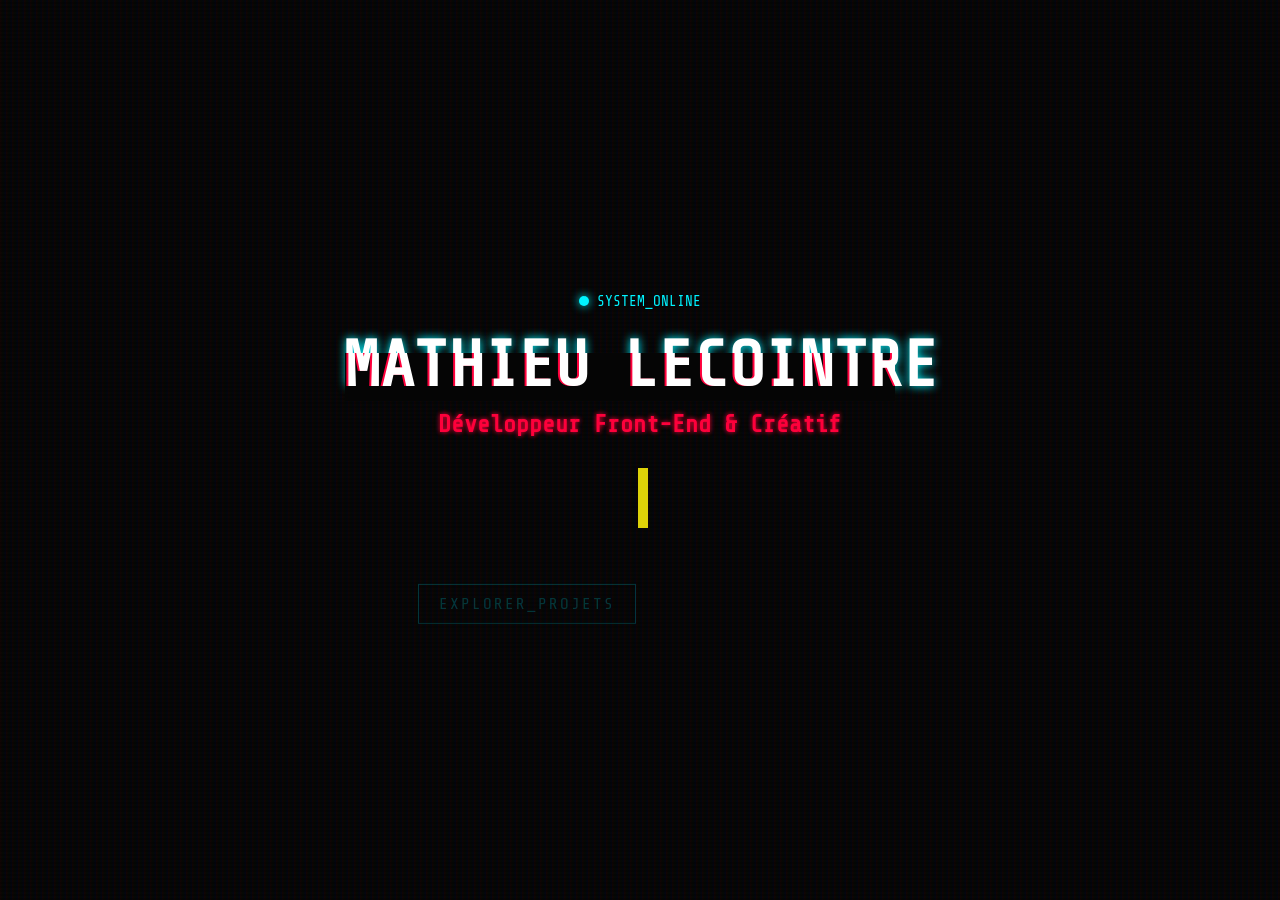
==== index.html @ 41d1c6a8 "Correction du dossier Pages" ====
<!DOCTYPE html>
<html lang="fr">
<head>
    <meta charset="UTF-8">
    <meta name="viewport" content="width=device-width, initial-scale=1.0">
    <title>Portfolio | Mathieu Lecointre</title>
    <link rel="stylesheet" href="style.css">
    <link href="https://fonts.googleapis.com/css2?family=Share+Tech+Mono&display=swap" rel="stylesheet">
</head>
<body class="home-body">
    <div class="scanlines"></div>

    <div class="container">
        <header class="hero-section">
            <div class="system-status">
                <span class="status-dot"></span> SYSTEM_ONLINE
            </div>
            
            <h1 class="glitch" data-text="Mathieu Lecointre">
                Mathieu Lecointre
            </h1>
            
            <h2 class="subtitle">Développeur Front-End & Créatif</h2>
            
            <div class="terminal-box">
                <p id="typewriter"></p><span class="cursor">_</span>
            </div>

            <nav class="cyber-nav">
                <a href="Pages/projets.html" class="cyber-button">EXPLORER_PROJETS</a>
                <a href="Pages/CV.html" class="cyber-button">ACCÉDER_AU_LORE</a>
            </nav>
        </header>
    </div>

    <script src="https://cdnjs.cloudflare.com/ajax/libs/gsap/3.12.5/gsap.min.js"></script>
    <script src="script.js"></script>
</body>
</html>
---- style.css ----
/* =========================================
   VARIABLES CYBERPUNK
   ========================================= */
:root {
    --bg-color: #050505;
    --text-main: #e0e0e0;
    --neon-cyan: #00f3ff;
    --neon-pink: #ff003c;
    --neon-yellow: #fcee0a;
    --font-mono: 'Share Tech Mono', monospace;
}

* {
    margin: 0;
    padding: 0;
    box-sizing: border-box;
}

/* =========================================
   STYLES GLOBAUX (Partagés sur toutes les pages)
   ========================================= */
body {
    background-color: var(--bg-color);
    color: var(--text-main);
    font-family: var(--font-mono);
}

.scanlines {
    position: fixed;
    top: 0;
    left: 0;
    width: 100vw;
    height: 100vh;
    background: linear-gradient(rgba(18, 16, 16, 0) 50%, rgba(0, 0, 0, 0.25) 50%), linear-gradient(90deg, rgba(255, 0, 0, 0.06), rgba(0, 255, 0, 0.02), rgba(0, 0, 255, 0.06));
    background-size: 100% 4px, 6px 100%;
    z-index: 1;
    pointer-events: none;
}

.system-status {
    color: var(--neon-cyan);
    font-size: 0.9rem;
    display: flex;
    align-items: center;
    gap: 8px;
}

.status-dot {
    width: 10px;
    height: 10px;
    background-color: var(--neon-cyan);
    border-radius: 50%;
    box-shadow: 0 0 10px var(--neon-cyan);
    animation: blink 1.5s infinite;
}

@keyframes blink {
    0%, 100% { opacity: 1; }
    50% { opacity: 0.3; }
}

.subtitle {
    font-size: 1.5rem;
    color: var(--neon-pink);
    text-shadow: 0 0 5px var(--neon-pink);
}

.cyber-button {
    padding: 10px 20px;
    border: 1px solid var(--neon-cyan);
    color: var(--neon-cyan);
    text-decoration: none;
    text-transform: uppercase;
    transition: all 0.3s ease;
    position: relative;
    overflow: hidden;
    letter-spacing: 2px;
    display: inline-block;
}

.cyber-button:hover {
    background-color: var(--neon-cyan);
    color: var(--bg-color);
    box-shadow: 0 0 15px var(--neon-cyan);
}

/* --- EFFET GLITCH --- */
.glitch {
    font-size: 4rem;
    font-weight: bold;
    text-transform: uppercase;
    position: relative;
    color: white;
    text-shadow: 0 0 10px var(--neon-cyan);
    margin-bottom: 10px;
}

.glitch::before, .glitch::after {
    content: attr(data-text);
    position: absolute;
    top: 0;
    left: 0;
    width: 100%;
    height: 100%;
    background: var(--bg-color);
}

.glitch::before {
    left: 2px;
    text-shadow: -2px 0 var(--neon-pink);
    clip: rect(24px, 550px, 90px, 0);
    animation: glitch-anim-2 3s infinite linear alternate-reverse;
}

.glitch::after {
    left: -2px;
    text-shadow: -2px 0 var(--neon-cyan);
    clip: rect(85px, 550px, 140px, 0);
    animation: glitch-anim 2.5s infinite linear alternate-reverse;
}

@keyframes glitch-anim {
    0% { clip: rect(10px, 9999px, 44px, 0); }
    20% { clip: rect(85px, 9999px, 59px, 0); }
    40% { clip: rect(14px, 9999px, 98px, 0); }
    60% { clip: rect(98px, 9999px, 13px, 0); }
    80% { clip: rect(43px, 9999px, 5px, 0); }
    100% { clip: rect(1px, 9999px, 88px, 0); }
}

@keyframes glitch-anim-2 {
    0% { clip: rect(65px, 9999px, 100px, 0); }
    20% { clip: rect(3px, 9999px, 25px, 0); }
    40% { clip: rect(88px, 9999px, 66px, 0); }
    60% { clip: rect(12px, 9999px, 95px, 0); }
    80% { clip: rect(54px, 9999px, 18px, 0); }
    100% { clip: rect(90px, 9999px, 45px, 0); }
}

/* =========================================
   PAGE D'ACCUEIL (home-body)
   ========================================= */
.home-body {
    height: 100vh;
    display: flex;
    justify-content: center;
    align-items: center;
    overflow: auto; 
}

.home-body .container {
    position: relative;
    z-index: 10;
    text-align: center;
}

.home-body .system-status {
    justify-content: center;
    margin-bottom: 20px;
}

.home-body .subtitle {
    margin-bottom: 30px;
}

.terminal-box {
    margin: 20px auto 40px auto;
    max-width: 600px;
    height: 60px;
    color: var(--neon-yellow);
    font-size: 1.1rem;
    display: flex;
    justify-content: center;
}

.cursor {
    display: inline-block;
    width: 10px;
    background-color: var(--neon-yellow);
    animation: blink 1s infinite;
    margin-left: 5px;
}

.cyber-nav {
    display: flex;
    gap: 20px;
    justify-content: center;
}

/* =========================================
   PAGE PROJETS (projects-body)
   ========================================= */
.projects-body {
    height: auto;
    min-height: 100vh;
    overflow-y: auto; /* Autorise le scroll */
    overflow-x: hidden;
    padding-bottom: 50px;
}

.top-nav {
    display: flex;
    justify-content: space-between;
    align-items: center;
    padding: 30px 50px;
    position: relative;
    z-index: 10;
}

.cyber-link {
    color: var(--neon-cyan);
    text-decoration: none;
    font-size: 1.1rem;
    transition: text-shadow 0.3s;
}
.cyber-link:hover {
    text-shadow: 0 0 8px var(--neon-cyan);
}

.projects-container {
    max-width: 1200px;
    margin: 0 auto;
    padding: 0 20px;
    position: relative;
    z-index: 10;
}

.projects-header {
    text-align: center;
    margin-bottom: 60px;
    margin-top: 40px;
}

.projects-header .glitch {
    font-size: 2.5rem; /* Glitch plus petit pour le titre de page */
}

/* --- GRILLE DES CARTES --- */
.projects-grid {
    display: grid;
    grid-template-columns: repeat(auto-fit, minmax(350px, 1fr));
    gap: 30px;
}

.project-card {
    background: rgba(20, 20, 20, 0.8);
    border: 1px solid #333;
    border-radius: 8px;
    padding: 30px;
    position: relative;
    transition: transform 0.3s ease, border-color 0.3s ease;
    display: flex;
    flex-direction: column;
}

.project-card:hover {
    transform: translateY(-5px);
    border-color: var(--neon-cyan);
}

.card-glow {
    position: absolute;
    top: 0; left: 0; right: 0; bottom: 0;
    border-radius: 8px;
    box-shadow: 0 0 20px rgba(0, 243, 255, 0);
    transition: box-shadow 0.3s ease;
    pointer-events: none;
}
.project-card:hover .card-glow {
    box-shadow: 0 0 20px rgba(0, 243, 255, 0.2);
}

.project-content {
    position: relative;
    z-index: 2;
    flex-grow: 1;
    display: flex;
    flex-direction: column;
}

.project-title {
    color: white;
    font-size: 1.5rem;
    margin-bottom: 15px;
}

.project-desc {
    color: #a0a0a0;
    line-height: 1.6;
    margin-bottom: 25px;
    flex-grow: 1;
}

/* --- BADGES TECHNOLOGIES --- */
.tech-stack {
    display: flex;
    flex-wrap: wrap;
    gap: 10px;
    margin-bottom: 25px;
}

.tech-badge {
    background: rgba(0, 243, 255, 0.1);
    color: var(--neon-cyan);
    border: 1px solid rgba(0, 243, 255, 0.3);
    padding: 5px 12px;
    border-radius: 20px;
    font-size: 0.85rem;
}

.small-btn {
    align-self: flex-start;
    font-size: 0.9rem;
    padding: 8px 15px;
}
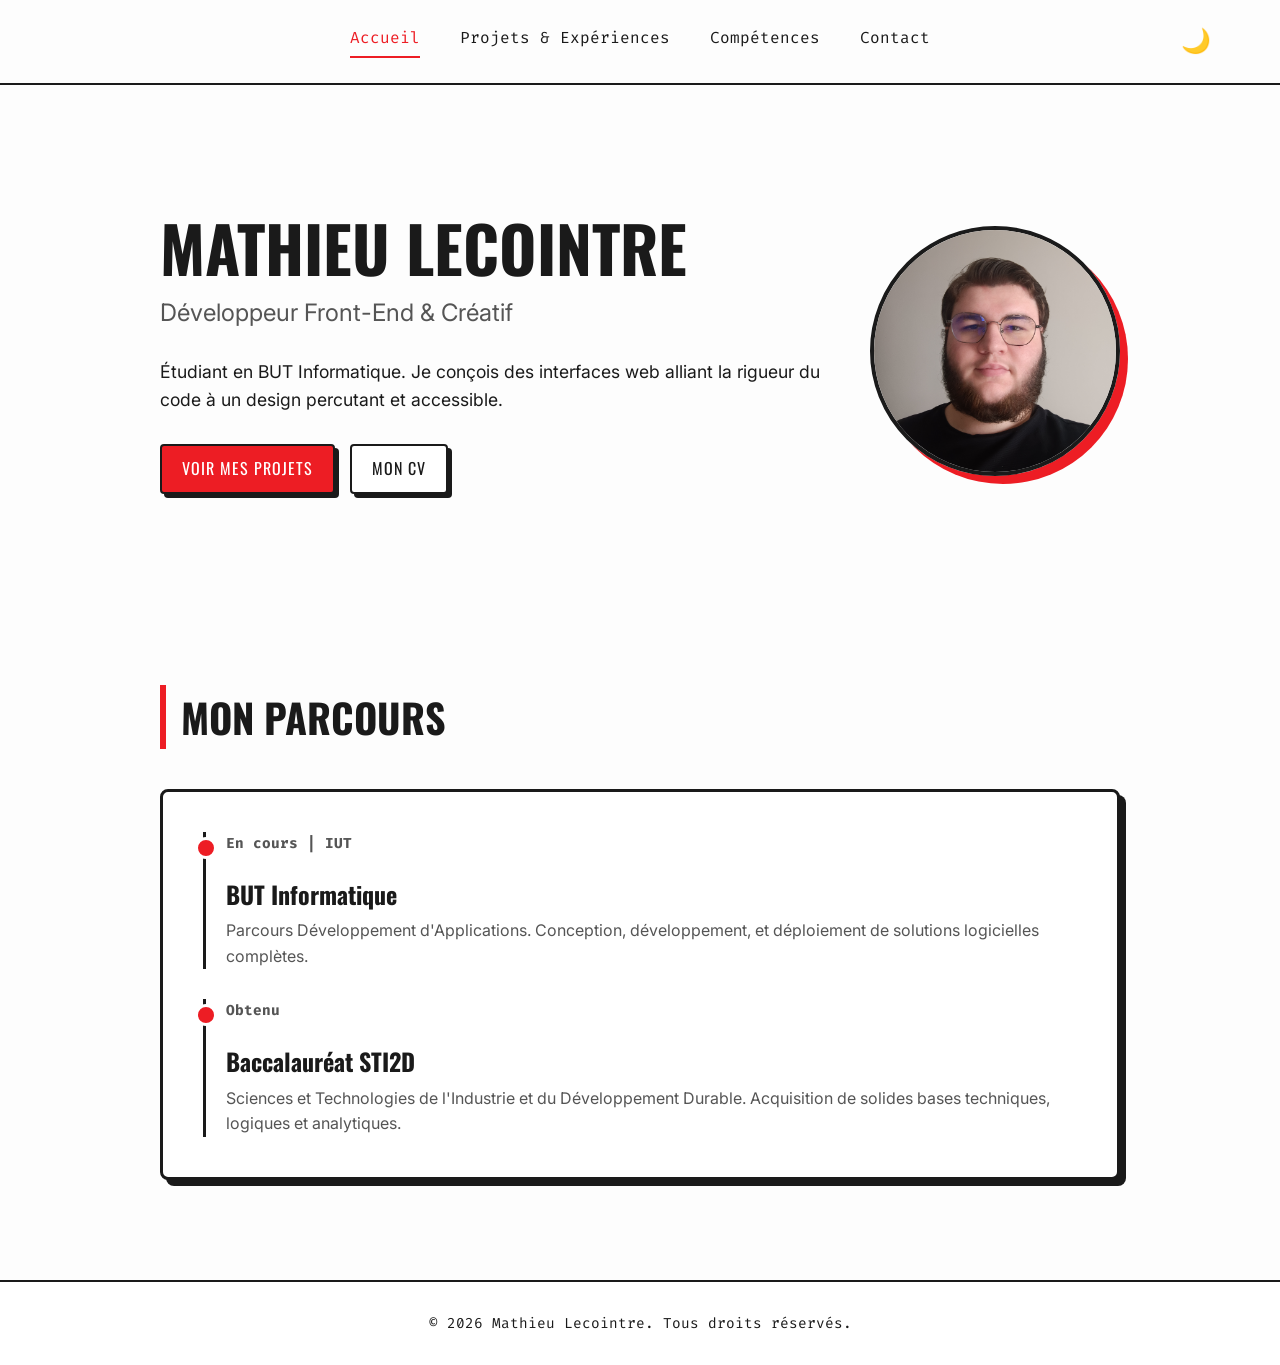
==== commit 966bfc88: "Retravail de l'interface complète" ====
--- a/index.html
+++ b/index.html
@@ -3,37 +3,61 @@
 <head>
     <meta charset="UTF-8">
     <meta name="viewport" content="width=device-width, initial-scale=1.0">
-    <title>Portfolio | Mathieu Lecointre</title>
+    <title>Mathieu Lecointre | Accueil</title>
     <link rel="stylesheet" href="style.css">
-    <link href="https://fonts.googleapis.com/css2?family=Share+Tech+Mono&display=swap" rel="stylesheet">
 </head>
-<body class="home-body">
-    <div class="scanlines"></div>
+<body>
 
-    <div class="container">
-        <header class="hero-section">
-            <div class="system-status">
-                <span class="status-dot"></span> SYSTEM_ONLINE
+    <nav class="navbar">
+        <div class="nav-links">
+            <a href="index.html" class="active">Accueil</a>
+            <a href="Pages/realisations.html">Projets & Expériences</a>
+            <a href="Pages/competences.html">Compétences</a>
+            <a href="Pages/contact.html">Contact</a>
+        </div>
+        <button id="theme-toggle" aria-label="Changer le thème">🌙</button>
+    </nav>
+
+    <main>
+        <section class="section-container" style="display: flex; align-items: center; gap: 40px; min-height: 60vh;">
+            <div style="flex: 1;">
+                <h1 style="font-family: var(--font-title); font-size: 4rem; text-transform: uppercase; line-height: 1;">Mathieu Lecointre</h1>
+                <h2 style="font-size: 1.5rem; color: var(--text-muted); margin: 15px 0 25px 0; font-weight: 400;">Développeur Front-End & Créatif</h2>
+                <p style="margin-bottom: 30px; font-size: 1.1rem;">
+                    Étudiant en BUT Informatique. Je conçois des interfaces web alliant la rigueur du code à un design percutant et accessible. 
+                </p>
+                <div style="display: flex; gap: 15px;">
+                    <a href="Pages/realisations.html" class="btn">Voir mes projets</a>
+                    <a href="CV_2026.pdf" target="_blank" class="btn" style="background: var(--card-bg); color: var(--text-color);">Mon CV</a>
+                </div>
             </div>
-            
-            <h1 class="glitch" data-text="Mathieu Lecointre">
-                Mathieu Lecointre
-            </h1>
-            
-            <h2 class="subtitle">Développeur Front-End & Créatif</h2>
-            
-            <div class="terminal-box">
-                <p id="typewriter"></p><span class="cursor">_</span>
+            <div>
+                <img src="images/photo-profil.jpg" alt="Mathieu" style="width: 250px; height: 250px; border-radius: 50%; border: 4px solid var(--border-color); box-shadow: 8px 8px 0px var(--accent-color); object-fit: cover;">
             </div>
+        </section>
 
-            <nav class="cyber-nav">
-                <a href="Pages/projets.html" class="cyber-button">EXPLORER_PROJETS</a>
-                <a href="Pages/CV.html" class="cyber-button">ACCÉDER_AU_LORE</a>
-            </nav>
-        </header>
-    </div>
+        <section class="section-container">
+            <h2 class="section-title">Mon Parcours</h2>
+            <div class="card" style="padding: 40px;">
+                <div class="timeline-item">
+                    <p class="timeline-date">En cours | IUT</p>
+                    <h3 style="margin: 5px 0; font-family: var(--font-title);">BUT Informatique</h3>
+                    <p style="margin: 0;">Parcours Développement d'Applications. Conception, développement, et déploiement de solutions logicielles complètes.</p>
+                </div>
+                
+                <div class="timeline-item" style="margin-bottom: 0;">
+                    <p class="timeline-date">Obtenu</p>
+                    <h3 style="margin: 5px 0; font-family: var(--font-title);">Baccalauréat STI2D</h3>
+                    <p style="margin: 0;">Sciences et Technologies de l'Industrie et du Développement Durable. Acquisition de solides bases techniques, logiques et analytiques.</p>
+                </div>
+            </div>
+        </section>
+    </main>
 
-    <script src="https://cdnjs.cloudflare.com/ajax/libs/gsap/3.12.5/gsap.min.js"></script>
+    <footer class="footer">
+        <p>© 2026 Mathieu Lecointre. Tous droits réservés.</p>
+    </footer>
+
     <script src="script.js"></script>
 </body>
 </html>
--- a/style.css
+++ b/style.css
@@ -1,315 +1,208 @@
 /* =========================================
-   VARIABLES CYBERPUNK
-   ========================================= */
+   VARIABLES & THÈMES
+   ========================================= */
+@import url('https://fonts.googleapis.com/css2?family=Inter:wght@400;500;600&family=Oswald:wght@500;700&family=Fira+Code:wght@400;500&display=swap');
+
 :root {
-    --bg-color: #050505;
-    --text-main: #e0e0e0;
-    --neon-cyan: #00f3ff;
-    --neon-pink: #ff003c;
-    --neon-yellow: #fcee0a;
-    --font-mono: 'Share Tech Mono', monospace;
-}
-
-* {
-    margin: 0;
-    padding: 0;
-    box-sizing: border-box;
-}
-
-/* =========================================
-   STYLES GLOBAUX (Partagés sur toutes les pages)
-   ========================================= */
+    /* Mode Clair */
+    --bg-color: #fdfdfd;
+    --text-color: #1a1a1a;
+    --text-muted: #555555;
+    --card-bg: #ffffff;
+    --border-color: #1a1a1a; /* Bordures noires type comics */
+    --accent-color: #ED1D24; /* Rouge Marvel */
+    --accent-hover: #b9151c;
+    
+    --font-main: 'Inter', sans-serif;
+    --font-title: 'Oswald', sans-serif;
+    --font-nav: 'Fira Code', monospace; /* Police dev pour la navbar */
+}
+
+[data-theme="dark"] {
+    /* Mode Sombre */
+    --bg-color: #121212;
+    --text-color: #f3f4f6;
+    --text-muted: #9ca3af;
+    --card-bg: #1e1e1e;
+    --border-color: #4b5563;
+    --accent-color: #ff474d; 
+    --accent-hover: #ED1D24;
+}
+
+* { margin: 0; padding: 0; box-sizing: border-box; }
+
 body {
     background-color: var(--bg-color);
-    color: var(--text-main);
-    font-family: var(--font-mono);
-}
-
-.scanlines {
-    position: fixed;
-    top: 0;
-    left: 0;
-    width: 100vw;
-    height: 100vh;
-    background: linear-gradient(rgba(18, 16, 16, 0) 50%, rgba(0, 0, 0, 0.25) 50%), linear-gradient(90deg, rgba(255, 0, 0, 0.06), rgba(0, 255, 0, 0.02), rgba(0, 0, 255, 0.06));
-    background-size: 100% 4px, 6px 100%;
-    z-index: 1;
-    pointer-events: none;
-}
-
-.system-status {
-    color: var(--neon-cyan);
-    font-size: 0.9rem;
-    display: flex;
+    color: var(--text-color);
+    font-family: var(--font-main);
+    line-height: 1.6;
+    transition: background-color 0.3s ease, color 0.3s ease;
+    display: flex;
+    flex-direction: column;
+    min-height: 100vh;
+}
+
+main { flex-grow: 1; }
+
+/* =========================================
+   NAVIGATION (Basée sur ton image)
+   ========================================= */
+.navbar {
+    display: flex;
+    justify-content: center; /* Centré comme sur ton image */
     align-items: center;
-    gap: 8px;
-}
-
-.status-dot {
-    width: 10px;
-    height: 10px;
-    background-color: var(--neon-cyan);
-    border-radius: 50%;
-    box-shadow: 0 0 10px var(--neon-cyan);
-    animation: blink 1.5s infinite;
-}
-
-@keyframes blink {
-    0%, 100% { opacity: 1; }
-    50% { opacity: 0.3; }
-}
-
-.subtitle {
+    padding: 25px 5vw;
+    background-color: var(--bg-color);
+    position: relative;
+    border-bottom: 2px solid var(--border-color);
+}
+
+.nav-links {
+    display: flex;
+    gap: 40px;
+    font-family: var(--font-nav);
+    font-size: 1rem;
+}
+
+.nav-links a {
+    text-decoration: none;
+    color: var(--text-color);
+    padding-bottom: 5px;
+    border-bottom: 2px solid transparent;
+    transition: color 0.2s, border-color 0.2s;
+}
+
+.nav-links a:hover { color: var(--accent-color); }
+
+/* La page active (Le trait en dessous) */
+.nav-links a.active {
+    color: var(--accent-color);
+    border-bottom: 2px solid var(--accent-color);
+}
+
+#theme-toggle {
+    position: absolute;
+    right: 5vw;
+    background: none;
+    border: none;
     font-size: 1.5rem;
-    color: var(--neon-pink);
-    text-shadow: 0 0 5px var(--neon-pink);
-}
-
-.cyber-button {
-    padding: 10px 20px;
-    border: 1px solid var(--neon-cyan);
-    color: var(--neon-cyan);
-    text-decoration: none;
+    cursor: pointer;
+    padding: 5px;
+}
+
+/* =========================================
+   SECTIONS & LAYOUT GLOBAUX
+   ========================================= */
+.section-container {
+    max-width: 1000px;
+    margin: 0 auto;
+    padding: 60px 20px;
+}
+
+.section-title {
+    font-family: var(--font-title);
+    font-size: 2.5rem;
     text-transform: uppercase;
-    transition: all 0.3s ease;
-    position: relative;
-    overflow: hidden;
-    letter-spacing: 2px;
-    display: inline-block;
-}
-
-.cyber-button:hover {
-    background-color: var(--neon-cyan);
-    color: var(--bg-color);
-    box-shadow: 0 0 15px var(--neon-cyan);
-}
-
-/* --- EFFET GLITCH --- */
-.glitch {
-    font-size: 4rem;
-    font-weight: bold;
-    text-transform: uppercase;
-    position: relative;
-    color: white;
-    text-shadow: 0 0 10px var(--neon-cyan);
-    margin-bottom: 10px;
-}
-
-.glitch::before, .glitch::after {
-    content: attr(data-text);
-    position: absolute;
-    top: 0;
-    left: 0;
-    width: 100%;
-    height: 100%;
-    background: var(--bg-color);
-}
-
-.glitch::before {
-    left: 2px;
-    text-shadow: -2px 0 var(--neon-pink);
-    clip: rect(24px, 550px, 90px, 0);
-    animation: glitch-anim-2 3s infinite linear alternate-reverse;
-}
-
-.glitch::after {
-    left: -2px;
-    text-shadow: -2px 0 var(--neon-cyan);
-    clip: rect(85px, 550px, 140px, 0);
-    animation: glitch-anim 2.5s infinite linear alternate-reverse;
-}
-
-@keyframes glitch-anim {
-    0% { clip: rect(10px, 9999px, 44px, 0); }
-    20% { clip: rect(85px, 9999px, 59px, 0); }
-    40% { clip: rect(14px, 9999px, 98px, 0); }
-    60% { clip: rect(98px, 9999px, 13px, 0); }
-    80% { clip: rect(43px, 9999px, 5px, 0); }
-    100% { clip: rect(1px, 9999px, 88px, 0); }
-}
-
-@keyframes glitch-anim-2 {
-    0% { clip: rect(65px, 9999px, 100px, 0); }
-    20% { clip: rect(3px, 9999px, 25px, 0); }
-    40% { clip: rect(88px, 9999px, 66px, 0); }
-    60% { clip: rect(12px, 9999px, 95px, 0); }
-    80% { clip: rect(54px, 9999px, 18px, 0); }
-    100% { clip: rect(90px, 9999px, 45px, 0); }
-}
-
-/* =========================================
-   PAGE D'ACCUEIL (home-body)
-   ========================================= */
-.home-body {
-    height: 100vh;
-    display: flex;
-    justify-content: center;
-    align-items: center;
-    overflow: auto; 
-}
-
-.home-body .container {
-    position: relative;
-    z-index: 10;
-    text-align: center;
-}
-
-.home-body .system-status {
-    justify-content: center;
-    margin-bottom: 20px;
-}
-
-.home-body .subtitle {
-    margin-bottom: 30px;
-}
-
-.terminal-box {
-    margin: 20px auto 40px auto;
-    max-width: 600px;
-    height: 60px;
-    color: var(--neon-yellow);
-    font-size: 1.1rem;
-    display: flex;
-    justify-content: center;
-}
-
-.cursor {
-    display: inline-block;
-    width: 10px;
-    background-color: var(--neon-yellow);
-    animation: blink 1s infinite;
-    margin-left: 5px;
-}
-
-.cyber-nav {
-    display: flex;
-    gap: 20px;
-    justify-content: center;
-}
-
-/* =========================================
-   PAGE PROJETS (projects-body)
-   ========================================= */
-.projects-body {
-    height: auto;
-    min-height: 100vh;
-    overflow-y: auto; /* Autorise le scroll */
-    overflow-x: hidden;
-    padding-bottom: 50px;
-}
-
-.top-nav {
-    display: flex;
-    justify-content: space-between;
-    align-items: center;
-    padding: 30px 50px;
-    position: relative;
-    z-index: 10;
-}
-
-.cyber-link {
-    color: var(--neon-cyan);
-    text-decoration: none;
-    font-size: 1.1rem;
-    transition: text-shadow 0.3s;
-}
-.cyber-link:hover {
-    text-shadow: 0 0 8px var(--neon-cyan);
-}
-
-.projects-container {
-    max-width: 1200px;
-    margin: 0 auto;
-    padding: 0 20px;
-    position: relative;
-    z-index: 10;
-}
-
-.projects-header {
-    text-align: center;
-    margin-bottom: 60px;
-    margin-top: 40px;
-}
-
-.projects-header .glitch {
-    font-size: 2.5rem; /* Glitch plus petit pour le titre de page */
-}
-
-/* --- GRILLE DES CARTES --- */
-.projects-grid {
+    margin-bottom: 40px;
+    border-left: 6px solid var(--accent-color);
+    padding-left: 15px;
+}
+
+/* =========================================
+   CARTES (Style Comics)
+   ========================================= */
+.grid {
     display: grid;
-    grid-template-columns: repeat(auto-fit, minmax(350px, 1fr));
+    grid-template-columns: repeat(auto-fit, minmax(300px, 1fr));
     gap: 30px;
 }
 
-.project-card {
-    background: rgba(20, 20, 20, 0.8);
-    border: 1px solid #333;
+.card {
+    background-color: var(--card-bg);
+    border: 3px solid var(--border-color);
     border-radius: 8px;
     padding: 30px;
-    position: relative;
-    transition: transform 0.3s ease, border-color 0.3s ease;
+    /* Ombre solide décalée typique des comics */
+    box-shadow: 6px 6px 0px var(--border-color);
+    transition: transform 0.2s ease, box-shadow 0.2s ease, border-color 0.2s ease;
     display: flex;
     flex-direction: column;
 }
 
-.project-card:hover {
-    transform: translateY(-5px);
-    border-color: var(--neon-cyan);
-}
-
-.card-glow {
-    position: absolute;
-    top: 0; left: 0; right: 0; bottom: 0;
-    border-radius: 8px;
-    box-shadow: 0 0 20px rgba(0, 243, 255, 0);
-    transition: box-shadow 0.3s ease;
-    pointer-events: none;
-}
-.project-card:hover .card-glow {
-    box-shadow: 0 0 20px rgba(0, 243, 255, 0.2);
-}
-
-.project-content {
-    position: relative;
-    z-index: 2;
-    flex-grow: 1;
-    display: flex;
-    flex-direction: column;
-}
-
-.project-title {
-    color: white;
+.card:hover {
+    transform: translate(-4px, -4px);
+    box-shadow: 10px 10px 0px var(--accent-color);
+    border-color: var(--accent-color);
+}
+
+.card h3 {
+    font-family: var(--font-title);
     font-size: 1.5rem;
     margin-bottom: 15px;
 }
 
-.project-desc {
-    color: #a0a0a0;
-    line-height: 1.6;
-    margin-bottom: 25px;
-    flex-grow: 1;
-}
-
-/* --- BADGES TECHNOLOGIES --- */
-.tech-stack {
-    display: flex;
-    flex-wrap: wrap;
-    gap: 10px;
-    margin-bottom: 25px;
-}
-
-.tech-badge {
-    background: rgba(0, 243, 255, 0.1);
-    color: var(--neon-cyan);
-    border: 1px solid rgba(0, 243, 255, 0.3);
-    padding: 5px 12px;
-    border-radius: 20px;
-    font-size: 0.85rem;
-}
-
-.small-btn {
-    align-self: flex-start;
+.card p { color: var(--text-muted); flex-grow: 1; margin-bottom: 20px; }
+
+/* =========================================
+   BOUTONS & BADGES
+   ========================================= */
+.btn {
+    display: inline-block;
+    padding: 10px 20px;
+    background-color: var(--accent-color);
+    color: white;
+    text-decoration: none;
+    font-family: var(--font-title);
+    text-transform: uppercase;
+    letter-spacing: 1px;
+    border-radius: 4px;
+    border: 2px solid var(--border-color);
+    box-shadow: 4px 4px 0px var(--border-color);
+    transition: all 0.2s ease;
+    text-align: center;
+}
+
+.btn:hover {
+    transform: translate(2px, 2px);
+    box-shadow: 2px 2px 0px var(--border-color);
+    color: white;
+}
+
+.badges { display: flex; flex-wrap: wrap; gap: 10px; margin-bottom: 20px; }
+.badge {
+    background: var(--bg-color); border: 2px solid var(--border-color);
+    padding: 5px 12px; border-radius: 20px; font-size: 0.85rem; font-weight: 500;
+}
+
+/* =========================================
+   TIMELINE (Parcours) & Jauges
+   ========================================= */
+.timeline-item {
+    border-left: 3px solid var(--border-color);
+    padding-left: 20px;
+    position: relative;
+    margin-bottom: 30px;
+}
+.timeline-item::before {
+    content: ''; position: absolute; left: -11px; top: 5px; width: 16px; height: 16px;
+    background-color: var(--accent-color); border: 3px solid var(--card-bg); border-radius: 50%;
+}
+.timeline-date { font-family: var(--font-nav); color: var(--accent-color); font-size: 0.9rem; font-weight: bold; }
+
+.skill-box { margin-bottom: 20px; }
+.skill-name { display: flex; justify-content: space-between; font-weight: 600; margin-bottom: 8px; }
+.skill-bar { width: 100%; height: 10px; background: var(--bg-color); border: 2px solid var(--border-color); border-radius: 5px; overflow: hidden; }
+.skill-fill { height: 100%; background: var(--accent-color); }
+
+/* =========================================
+   FOOTER
+   ========================================= */
+.footer {
+    text-align: center;
+    padding: 30px;
+    border-top: 2px solid var(--border-color);
+    background-color: var(--card-bg);
+    margin-top: 40px;
+    font-family: var(--font-nav);
     font-size: 0.9rem;
-    padding: 8px 15px;
 }
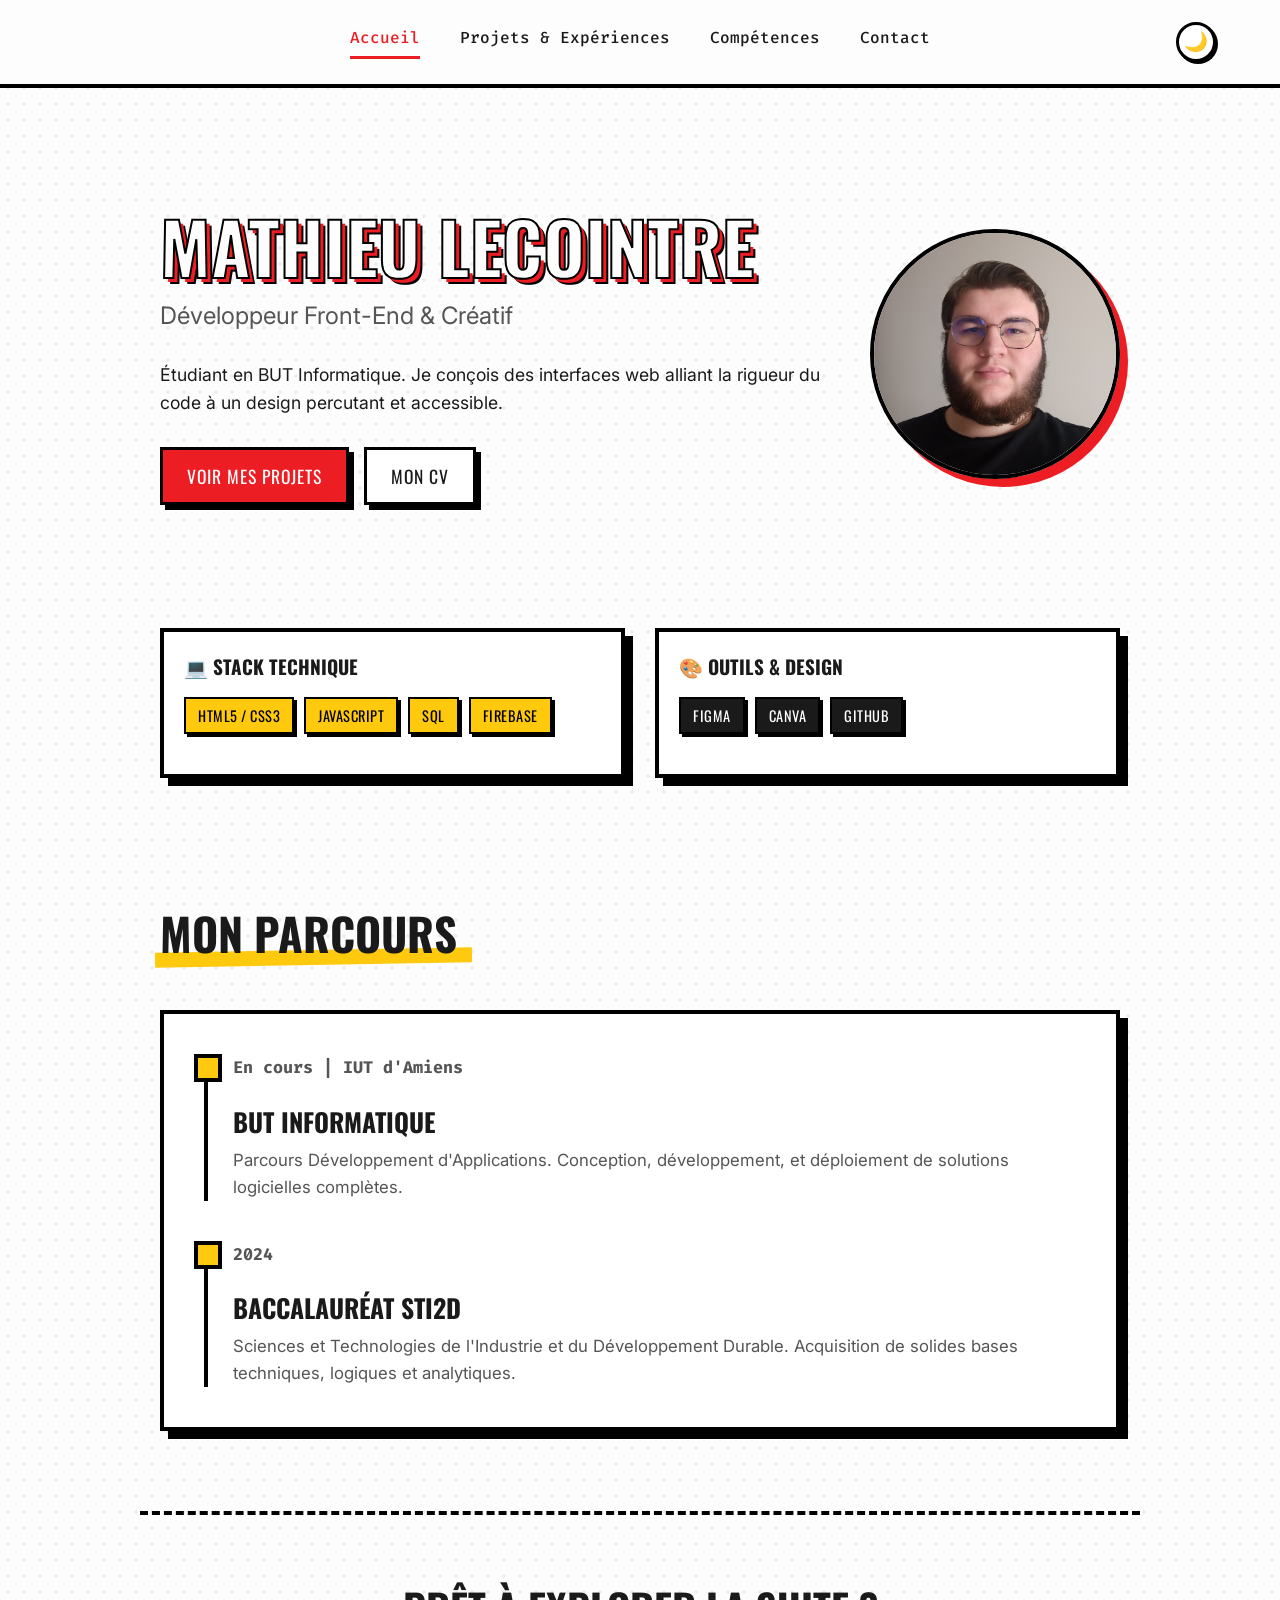
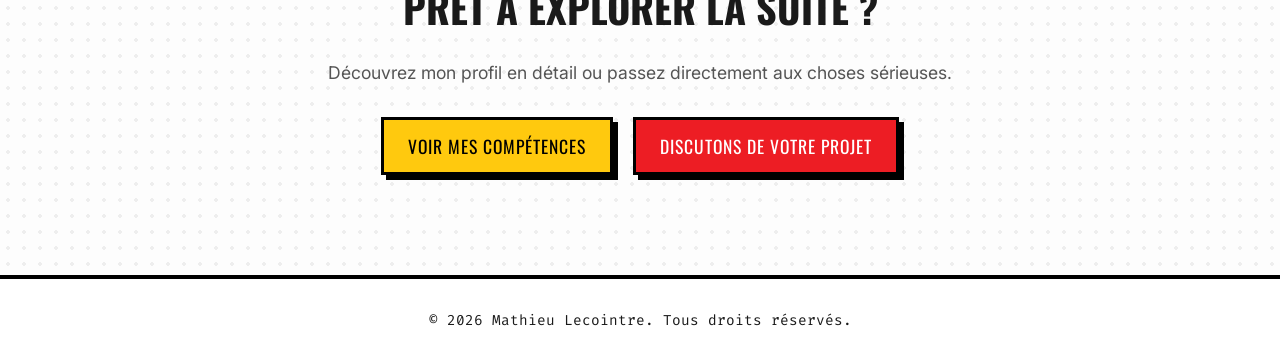
==== commit 20449c32: "Accentuation du design" ====
--- a/index.html
+++ b/index.html
@@ -5,6 +5,12 @@
     <meta name="viewport" content="width=device-width, initial-scale=1.0">
     <title>Mathieu Lecointre | Accueil</title>
     <link rel="stylesheet" href="style.css">
+    <script>
+        /* Anti-flash blanc pour le mode sombre */
+        if (localStorage.getItem('theme') === 'dark') {
+            document.documentElement.setAttribute('data-theme', 'dark');
+        }
+    </script>
 </head>
 <body>
 
@@ -21,14 +27,14 @@
     <main>
         <section class="section-container" style="display: flex; align-items: center; gap: 40px; min-height: 60vh;">
             <div style="flex: 1;">
-                <h1 style="font-family: var(--font-title); font-size: 4rem; text-transform: uppercase; line-height: 1;">Mathieu Lecointre</h1>
+                <h1 class="hero-title">Mathieu Lecointre</h1>
                 <h2 style="font-size: 1.5rem; color: var(--text-muted); margin: 15px 0 25px 0; font-weight: 400;">Développeur Front-End & Créatif</h2>
                 <p style="margin-bottom: 30px; font-size: 1.1rem;">
                     Étudiant en BUT Informatique. Je conçois des interfaces web alliant la rigueur du code à un design percutant et accessible. 
                 </p>
                 <div style="display: flex; gap: 15px;">
                     <a href="Pages/realisations.html" class="btn">Voir mes projets</a>
-                    <a href="CV_2026.pdf" target="_blank" class="btn" style="background: var(--card-bg); color: var(--text-color);">Mon CV</a>
+                    <a href="CV_Mathieu_Lecointre.pdf" target="_blank" class="btn" style="background: var(--card-bg); color: var(--text-color);">Mon CV</a>
                 </div>
             </div>
             <div>
@@ -36,20 +42,52 @@
             </div>
         </section>
 
+        <section class="section-container" style="padding-top: 0;">
+            <div class="grid" style="grid-template-columns: repeat(auto-fit, minmax(250px, 1fr));">
+                <div class="card" style="padding: 20px;">
+                    <h3 style="font-size: 1.2rem; margin-bottom: 15px;">💻 Stack Technique</h3>
+                    <div class="badges">
+                        <span class="badge">HTML5 / CSS3</span>
+                        <span class="badge">JavaScript</span>
+                        <span class="badge">SQL</span>
+                        <span class="badge">Firebase</span>
+                    </div>
+                </div>
+                <div class="card" style="padding: 20px;">
+                    <h3 style="font-size: 1.2rem; margin-bottom: 15px;">🎨 Outils & Design</h3>
+                    <div class="badges">
+                        <span class="badge" style="background: var(--text-color); color: var(--bg-color);">Figma</span>
+                        <span class="badge" style="background: var(--text-color); color: var(--bg-color);">Canva</span>
+                        <span class="badge" style="background: var(--text-color); color: var(--bg-color);">GitHub</span>
+                    </div>
+                </div>
+            </div>
+        </section>
+
         <section class="section-container">
             <h2 class="section-title">Mon Parcours</h2>
             <div class="card" style="padding: 40px;">
                 <div class="timeline-item">
-                    <p class="timeline-date">En cours | IUT</p>
+                    <p class="timeline-date">En cours | IUT d'Amiens</p>
                     <h3 style="margin: 5px 0; font-family: var(--font-title);">BUT Informatique</h3>
                     <p style="margin: 0;">Parcours Développement d'Applications. Conception, développement, et déploiement de solutions logicielles complètes.</p>
                 </div>
                 
                 <div class="timeline-item" style="margin-bottom: 0;">
-                    <p class="timeline-date">Obtenu</p>
+                    <p class="timeline-date">2024</p>
                     <h3 style="margin: 5px 0; font-family: var(--font-title);">Baccalauréat STI2D</h3>
                     <p style="margin: 0;">Sciences et Technologies de l'Industrie et du Développement Durable. Acquisition de solides bases techniques, logiques et analytiques.</p>
                 </div>
+            </div>
+        </section>
+
+        <section class="section-container" style="text-align: center; border-top: 4px dashed var(--border-color); margin-top: 20px; padding-top: 60px;">
+            <h2 style="font-family: var(--font-title); font-size: 2.5rem; text-transform: uppercase; margin-bottom: 20px;">Prêt à explorer la suite ?</h2>
+            <p style="margin-bottom: 30px; font-size: 1.1rem; color: var(--text-muted);">Découvrez mon profil en détail ou passez directement aux choses sérieuses.</p>
+            
+            <div style="display: flex; justify-content: center; gap: 20px; flex-wrap: wrap;">
+                <a href="Pages/competences.html" class="btn" style="background: var(--accent-yellow); color: black;">Voir mes compétences</a>
+                <a href="Pages/contact.html" class="btn">Discutons de votre projet</a>
             </div>
         </section>
     </main>
--- a/style.css
+++ b/style.css
@@ -1,5 +1,5 @@
 /* =========================================
-   VARIABLES & THÈMES
+   VARIABLES & THÈMES (Comics Edition)
    ========================================= */
 @import url('https://fonts.googleapis.com/css2?family=Inter:wght@400;500;600&family=Oswald:wght@500;700&family=Fira+Code:wght@400;500&display=swap');
 
@@ -9,30 +9,37 @@
     --text-color: #1a1a1a;
     --text-muted: #555555;
     --card-bg: #ffffff;
-    --border-color: #1a1a1a; /* Bordures noires type comics */
+    --border-color: #000000; /* Encre noire stricte */
     --accent-color: #ED1D24; /* Rouge Marvel */
     --accent-hover: #b9151c;
+    --accent-yellow: #FFC90E; /* Jaune Comics */
+    --dot-color: rgba(0, 0, 0, 0.06); /* Points clairs */
     
     --font-main: 'Inter', sans-serif;
     --font-title: 'Oswald', sans-serif;
-    --font-nav: 'Fira Code', monospace; /* Police dev pour la navbar */
+    --font-nav: 'Fira Code', monospace;
 }
 
 [data-theme="dark"] {
     /* Mode Sombre */
-    --bg-color: #121212;
+    --bg-color: #1a1a1a;
     --text-color: #f3f4f6;
-    --text-muted: #9ca3af;
-    --card-bg: #1e1e1e;
-    --border-color: #4b5563;
+    --text-muted: #a0a0a0;
+    --card-bg: #2a2a2a;
+    --border-color: #000000; /* Reste noir pour le trait comics */
     --accent-color: #ff474d; 
     --accent-hover: #ED1D24;
+    --accent-yellow: #FFC90E;
+    --dot-color: rgba(255, 255, 255, 0.05); /* Points sombres */
 }
 
 * { margin: 0; padding: 0; box-sizing: border-box; }
 
 body {
     background-color: var(--bg-color);
+    /* EFFET HALFTONE (Trame de points comics) */
+    background-image: radial-gradient(var(--dot-color) 2px, transparent 2px);
+    background-size: 16px 16px;
     color: var(--text-color);
     font-family: var(--font-main);
     line-height: 1.6;
@@ -45,16 +52,16 @@
 main { flex-grow: 1; }
 
 /* =========================================
-   NAVIGATION (Basée sur ton image)
+   NAVIGATION
    ========================================= */
 .navbar {
     display: flex;
-    justify-content: center; /* Centré comme sur ton image */
+    justify-content: center;
     align-items: center;
     padding: 25px 5vw;
     background-color: var(--bg-color);
     position: relative;
-    border-bottom: 2px solid var(--border-color);
+    border-bottom: 4px solid var(--border-color); /* Trait plus épais */
 }
 
 .nav-links {
@@ -62,32 +69,44 @@
     gap: 40px;
     font-family: var(--font-nav);
     font-size: 1rem;
+    font-weight: 500;
 }
 
 .nav-links a {
     text-decoration: none;
     color: var(--text-color);
     padding-bottom: 5px;
-    border-bottom: 2px solid transparent;
-    transition: color 0.2s, border-color 0.2s;
-}
-
-.nav-links a:hover { color: var(--accent-color); }
-
-/* La page active (Le trait en dessous) */
+    border-bottom: 3px solid transparent;
+    transition: all 0.2s;
+}
+
+.nav-links a:hover { 
+    color: var(--accent-color); 
+    transform: translateY(-2px);
+}
+
 .nav-links a.active {
     color: var(--accent-color);
-    border-bottom: 2px solid var(--accent-color);
+    border-bottom: 3px solid var(--accent-color);
 }
 
 #theme-toggle {
     position: absolute;
     right: 5vw;
-    background: none;
-    border: none;
-    font-size: 1.5rem;
+    background: var(--card-bg);
+    border: 3px solid var(--border-color);
+    border-radius: 50%;
+    width: 40px;
+    height: 40px;
+    font-size: 1.2rem;
     cursor: pointer;
-    padding: 5px;
+    box-shadow: 2px 2px 0px var(--border-color);
+    transition: all 0.2s ease;
+}
+
+#theme-toggle:hover {
+    transform: translate(1px, 1px);
+    box-shadow: 1px 1px 0px var(--border-color);
 }
 
 /* =========================================
@@ -99,17 +118,47 @@
     padding: 60px 20px;
 }
 
+/* Grand titre de l'accueil */
+.hero-title {
+    font-family: var(--font-title); 
+    font-size: 4.5rem; 
+    text-transform: uppercase; 
+    line-height: 1;
+    color: var(--bg-color); /* Couleur inversée */
+    -webkit-text-stroke: 2px var(--border-color); /* Contour noir */
+    text-shadow: 4px 4px 0px var(--accent-color), 6px 6px 0px var(--border-color); /* Ombre pop */
+    margin-bottom: 10px;
+}
+
 .section-title {
     font-family: var(--font-title);
-    font-size: 2.5rem;
+    font-size: 2.8rem;
     text-transform: uppercase;
     margin-bottom: 40px;
-    border-left: 6px solid var(--accent-color);
-    padding-left: 15px;
-}
-
-/* =========================================
-   CARTES (Style Comics)
+    display: inline-block;
+    position: relative;
+    z-index: 1;
+}
+
+/* Effet de surlignage décalé sous le titre */
+.section-title::after {
+    content: '';
+    position: absolute;
+    bottom: 5px;
+    left: -5px;
+    right: -15px;
+    height: 15px;
+    background-color: var(--accent-yellow);
+    z-index: -1;
+    transform: rotate(-1deg);
+}
+
+[data-theme="dark"] .section-title::after {
+    background-color: var(--accent-color);
+}
+
+/* =========================================
+   CARTES (Style Comics Pop)
    ========================================= */
 .grid {
     display: grid;
@@ -119,11 +168,10 @@
 
 .card {
     background-color: var(--card-bg);
-    border: 3px solid var(--border-color);
-    border-radius: 8px;
+    border: 4px solid var(--border-color); /* Contour très marqué */
+    border-radius: 0px; /* Bords droits pour le style case de BD */
     padding: 30px;
-    /* Ombre solide décalée typique des comics */
-    box-shadow: 6px 6px 0px var(--border-color);
+    box-shadow: 8px 8px 0px var(--border-color);
     transition: transform 0.2s ease, box-shadow 0.2s ease, border-color 0.2s ease;
     display: flex;
     flex-direction: column;
@@ -131,68 +179,76 @@
 
 .card:hover {
     transform: translate(-4px, -4px);
-    box-shadow: 10px 10px 0px var(--accent-color);
+    box-shadow: 12px 12px 0px var(--accent-color);
     border-color: var(--accent-color);
 }
 
 .card h3 {
     font-family: var(--font-title);
-    font-size: 1.5rem;
+    font-size: 1.6rem;
     margin-bottom: 15px;
-}
-
-.card p { color: var(--text-muted); flex-grow: 1; margin-bottom: 20px; }
+    text-transform: uppercase;
+}
+
+.card p { color: var(--text-muted); flex-grow: 1; margin-bottom: 20px; font-size: 1.05rem; }
 
 /* =========================================
    BOUTONS & BADGES
    ========================================= */
 .btn {
     display: inline-block;
-    padding: 10px 20px;
+    padding: 12px 24px;
     background-color: var(--accent-color);
     color: white;
     text-decoration: none;
     font-family: var(--font-title);
     text-transform: uppercase;
     letter-spacing: 1px;
-    border-radius: 4px;
-    border: 2px solid var(--border-color);
-    box-shadow: 4px 4px 0px var(--border-color);
-    transition: all 0.2s ease;
+    border: 3px solid var(--border-color);
+    box-shadow: 5px 5px 0px var(--border-color);
+    transition: all 0.1s ease;
     text-align: center;
+    font-size: 1.1rem;
 }
 
 .btn:hover {
-    transform: translate(2px, 2px);
+    transform: translate(3px, 3px);
     box-shadow: 2px 2px 0px var(--border-color);
     color: white;
 }
 
 .badges { display: flex; flex-wrap: wrap; gap: 10px; margin-bottom: 20px; }
 .badge {
-    background: var(--bg-color); border: 2px solid var(--border-color);
-    padding: 5px 12px; border-radius: 20px; font-size: 0.85rem; font-weight: 500;
+    background: var(--accent-yellow); /* Badges jaunes peps */
+    color: #000; /* Toujours noir pour la lisibilité sur le jaune */
+    border: 2px solid var(--border-color);
+    box-shadow: 3px 3px 0px var(--border-color);
+    padding: 5px 12px; 
+    font-family: var(--font-title);
+    text-transform: uppercase;
+    font-size: 0.9rem; 
+    letter-spacing: 0.5px;
 }
 
 /* =========================================
    TIMELINE (Parcours) & Jauges
    ========================================= */
 .timeline-item {
-    border-left: 3px solid var(--border-color);
-    padding-left: 20px;
+    border-left: 4px solid var(--border-color);
+    padding-left: 25px;
     position: relative;
-    margin-bottom: 30px;
+    margin-bottom: 40px;
 }
 .timeline-item::before {
-    content: ''; position: absolute; left: -11px; top: 5px; width: 16px; height: 16px;
-    background-color: var(--accent-color); border: 3px solid var(--card-bg); border-radius: 50%;
-}
-.timeline-date { font-family: var(--font-nav); color: var(--accent-color); font-size: 0.9rem; font-weight: bold; }
+    content: ''; position: absolute; left: -14px; top: 0px; width: 20px; height: 20px;
+    background-color: var(--accent-yellow); border: 4px solid var(--border-color); border-radius: 0; /* Carré */
+}
+.timeline-date { font-family: var(--font-nav); color: var(--accent-color); font-size: 1rem; font-weight: bold; }
 
 .skill-box { margin-bottom: 20px; }
-.skill-name { display: flex; justify-content: space-between; font-weight: 600; margin-bottom: 8px; }
-.skill-bar { width: 100%; height: 10px; background: var(--bg-color); border: 2px solid var(--border-color); border-radius: 5px; overflow: hidden; }
-.skill-fill { height: 100%; background: var(--accent-color); }
+.skill-name { display: flex; justify-content: space-between; font-weight: 600; margin-bottom: 8px; font-family: var(--font-title); text-transform: uppercase;}
+.skill-bar { width: 100%; height: 16px; background: var(--bg-color); border: 3px solid var(--border-color); box-shadow: 3px 3px 0px rgba(0,0,0,0.1) inset; overflow: hidden; }
+.skill-fill { height: 100%; background: var(--accent-color); border-right: 3px solid var(--border-color); }
 
 /* =========================================
    FOOTER
@@ -200,9 +256,104 @@
 .footer {
     text-align: center;
     padding: 30px;
-    border-top: 2px solid var(--border-color);
+    border-top: 4px solid var(--border-color);
     background-color: var(--card-bg);
     margin-top: 40px;
     font-family: var(--font-nav);
     font-size: 0.9rem;
+}
+/* =========================================
+   PANNEAUX DE PROJETS (Réalisations)
+   ========================================= */
+.project-panel {
+    display: flex;
+    flex-direction: column;
+    background-color: var(--card-bg);
+    border: 4px solid var(--border-color);
+    box-shadow: 10px 10px 0px var(--border-color);
+    margin-bottom: 50px;
+    transition: transform 0.2s ease, box-shadow 0.2s ease, border-color 0.2s ease;
+}
+
+.project-panel:hover {
+    transform: translate(-4px, -4px);
+    box-shadow: 14px 14px 0px var(--accent-color);
+    border-color: var(--accent-color);
+}
+
+.project-image {
+    width: 100%;
+    border-bottom: 4px solid var(--border-color);
+    background-color: var(--bg-color); /* Fond si l'image ne charge pas */
+    overflow: hidden;
+    position: relative;
+}
+
+.project-image img {
+    width: 100%;
+    height: 100%;
+    object-fit: cover;
+    aspect-ratio: 16 / 9; /* Format standard écran */
+    display: block;
+    transition: transform 0.3s ease;
+}
+
+.project-panel:hover .project-image img {
+    transform: scale(1.05); /* Léger zoom au survol */
+}
+
+.project-info {
+    padding: 30px;
+    display: flex;
+    flex-direction: column;
+    flex-grow: 1;
+}
+
+.project-info h3 {
+    font-family: var(--font-title);
+    font-size: 2rem;
+    text-transform: uppercase;
+    margin-bottom: 5px;
+    line-height: 1.1;
+}
+
+.project-context {
+    font-family: var(--font-nav);
+    color: var(--accent-color);
+    font-weight: bold;
+    margin-bottom: 20px;
+    font-size: 0.95rem;
+}
+
+.project-links {
+    display: flex;
+    gap: 15px;
+    margin-top: auto; /* Force les boutons à rester en bas */
+    padding-top: 25px;
+    flex-wrap: wrap;
+}
+
+/* Bouton secondaire (pour le code source) */
+.btn-outline {
+    background-color: var(--card-bg);
+    color: var(--text-color);
+}
+.btn-outline:hover {
+    background-color: var(--accent-yellow);
+    color: black;
+}
+
+/* Version PC : Image à gauche, texte à droite */
+@media (min-width: 768px) {
+    .project-panel {
+        flex-direction: row;
+    }
+    .project-image {
+        width: 45%;
+        border-bottom: none;
+        border-right: 4px solid var(--border-color);
+    }
+    .project-info {
+        width: 55%;
+    }
 }
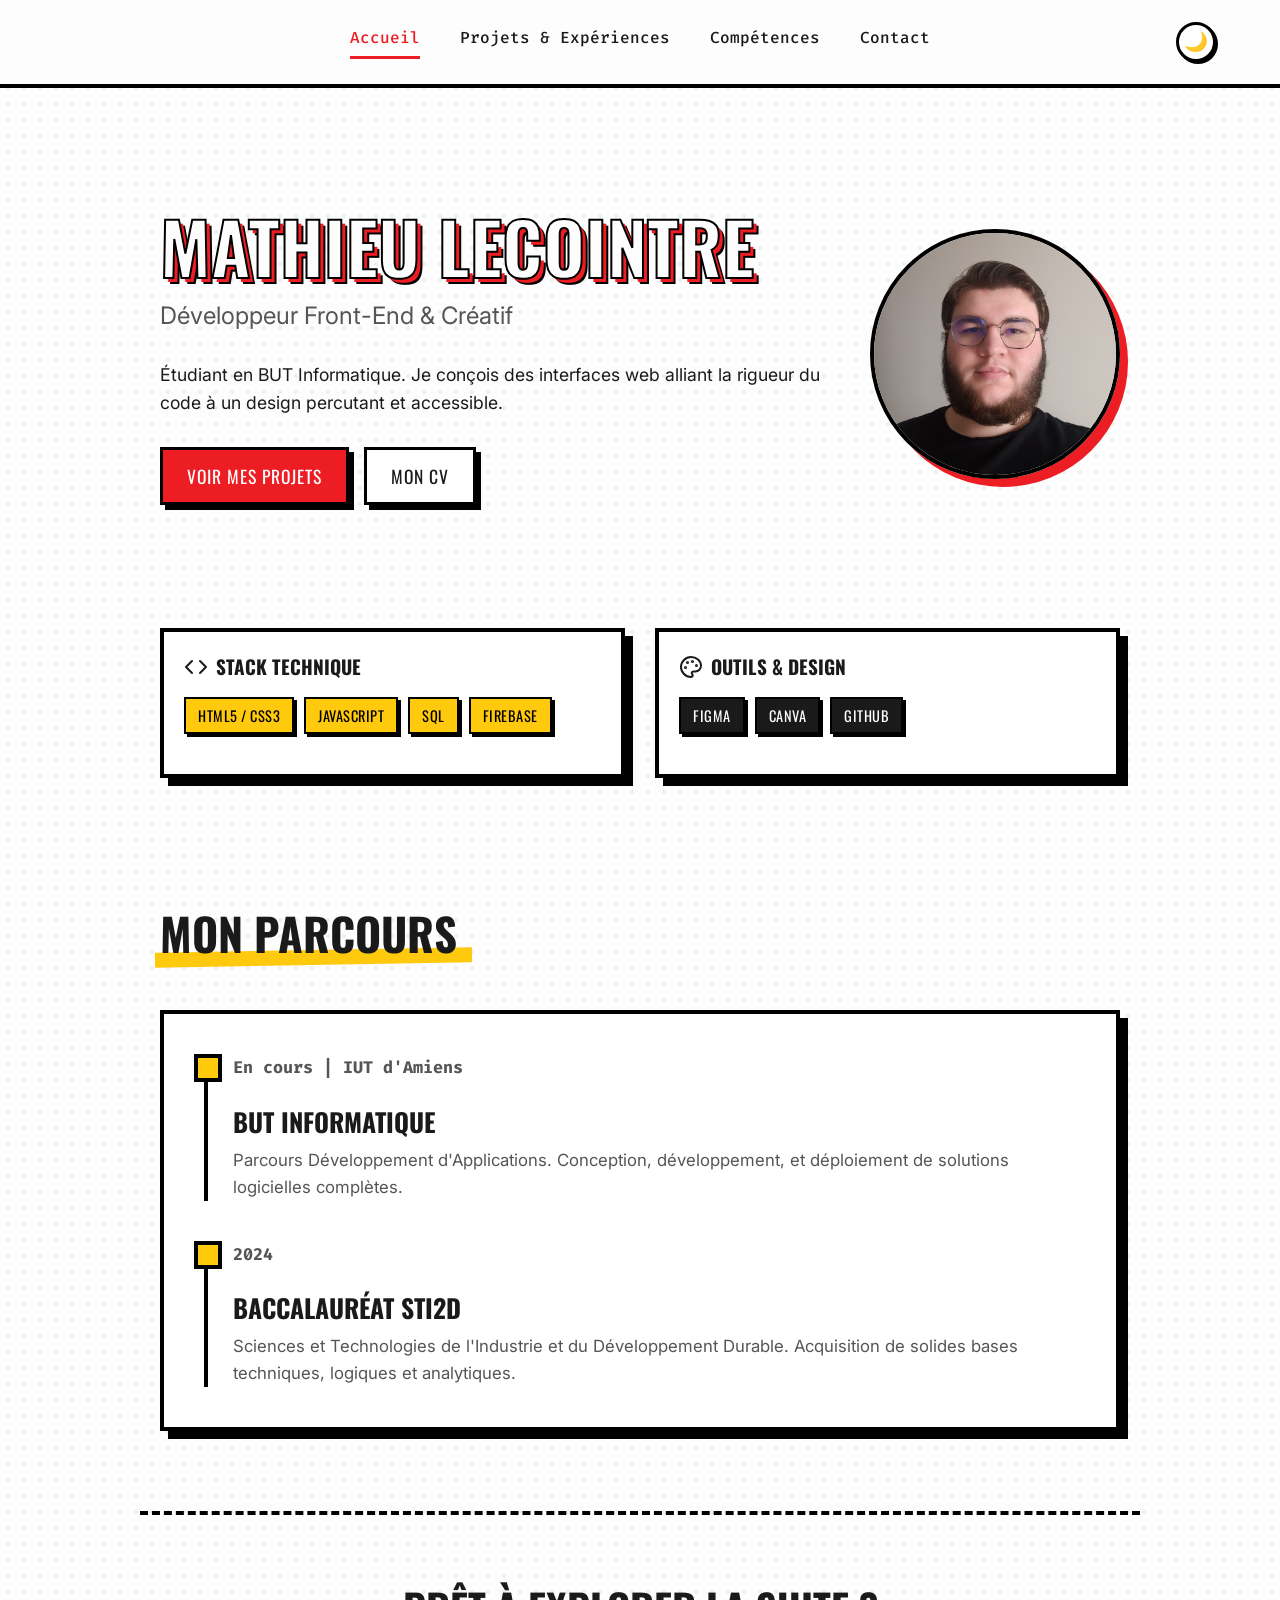
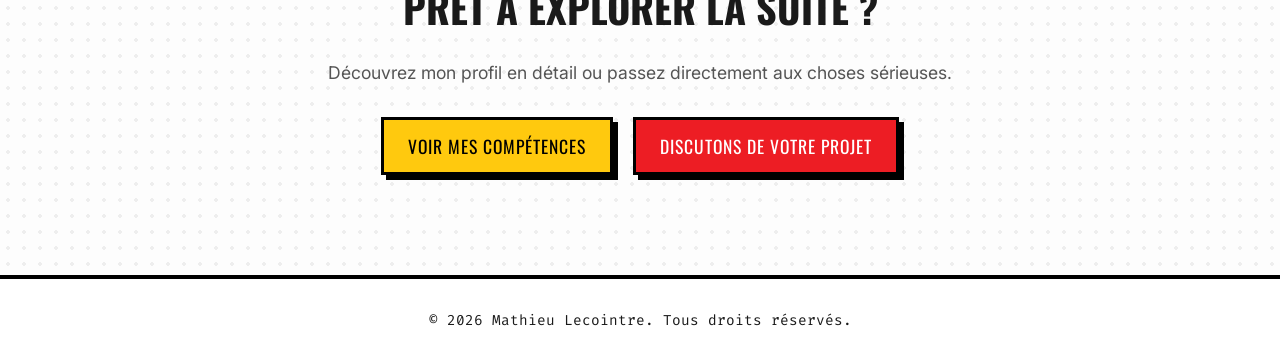
==== commit 992931b2: "Modification du contenu des compétences" ====
--- a/index.html
+++ b/index.html
@@ -42,10 +42,16 @@
             </div>
         </section>
 
-        <section class="section-container" style="padding-top: 0;">
+<section class="section-container" style="padding-top: 0;">
             <div class="grid" style="grid-template-columns: repeat(auto-fit, minmax(250px, 1fr));">
                 <div class="card" style="padding: 20px;">
-                    <h3 style="font-size: 1.2rem; margin-bottom: 15px;">💻 Stack Technique</h3>
+                    <h3 style="font-size: 1.2rem; margin-bottom: 15px; display: flex; align-items: center; gap: 8px;">
+                        <svg width="24" height="24" viewBox="0 0 24 24" fill="none" stroke="currentColor" stroke-width="2" stroke-linecap="round" stroke-linejoin="round">
+                            <polyline points="16 18 22 12 16 6"></polyline>
+                            <polyline points="8 6 2 12 8 18"></polyline>
+                        </svg>
+                        STACK TECHNIQUE
+                    </h3>
                     <div class="badges">
                         <span class="badge">HTML5 / CSS3</span>
                         <span class="badge">JavaScript</span>
@@ -54,7 +60,16 @@
                     </div>
                 </div>
                 <div class="card" style="padding: 20px;">
-                    <h3 style="font-size: 1.2rem; margin-bottom: 15px;">🎨 Outils & Design</h3>
+                    <h3 style="font-size: 1.2rem; margin-bottom: 15px; display: flex; align-items: center; gap: 8px;">
+                        <svg width="24" height="24" viewBox="0 0 24 24" fill="none" stroke="currentColor" stroke-width="2" stroke-linecap="round" stroke-linejoin="round">
+                            <circle cx="13.5" cy="6.5" r=".5" fill="currentColor"></circle>
+                            <circle cx="17.5" cy="10.5" r=".5" fill="currentColor"></circle>
+                            <circle cx="8.5" cy="7.5" r=".5" fill="currentColor"></circle>
+                            <circle cx="6.5" cy="12.5" r=".5" fill="currentColor"></circle>
+                            <path d="M12 2C6.5 2 2 6.5 2 12s4.5 10 10 10c.926 0 1.648-.746 1.648-1.688 0-.437-.18-.835-.437-1.125-.29-.289-.438-.652-.438-1.125a1.64 1.64 0 0 1 1.668-1.668h1.996c3.051 0 5.555-2.503 5.555-5.554C21.965 6.012 17.461 2 12 2z"></path>
+                        </svg>
+                        OUTILS & DESIGN
+                    </h3>
                     <div class="badges">
                         <span class="badge" style="background: var(--text-color); color: var(--bg-color);">Figma</span>
                         <span class="badge" style="background: var(--text-color); color: var(--bg-color);">Canva</span>
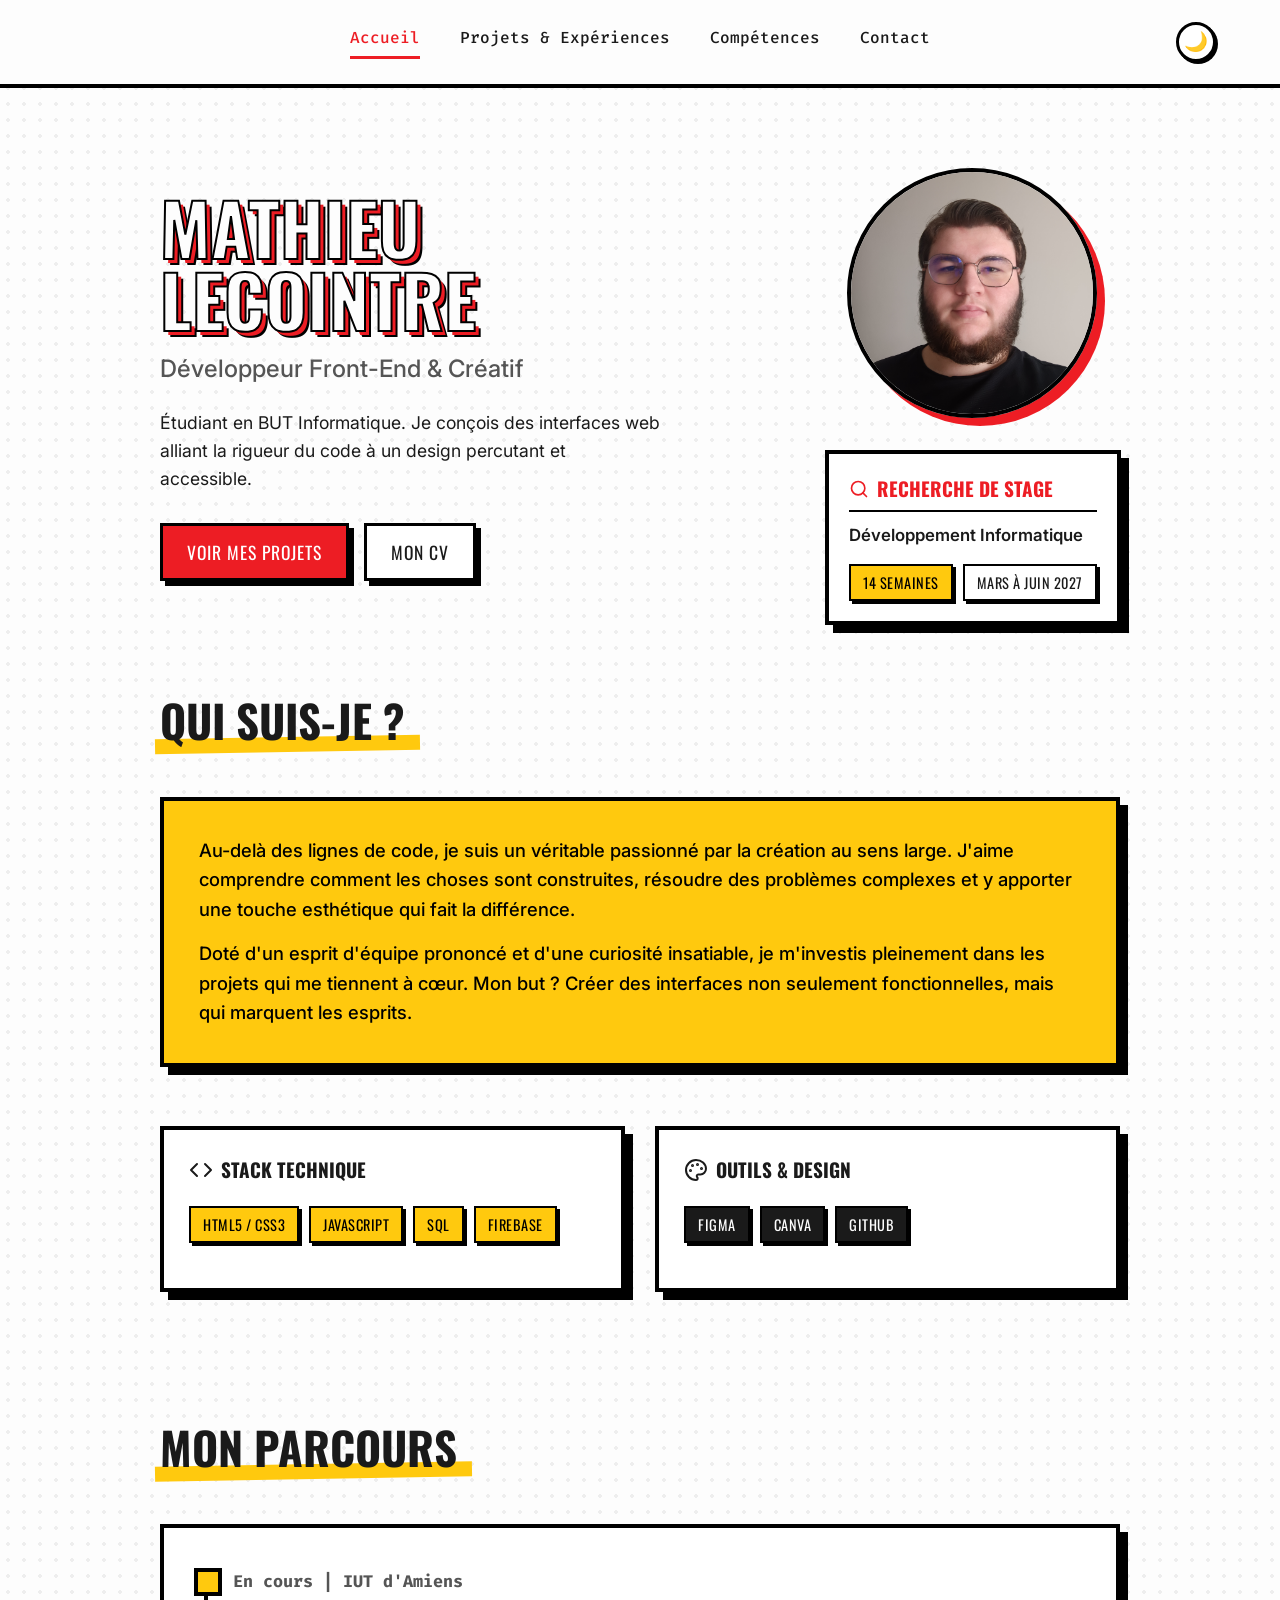
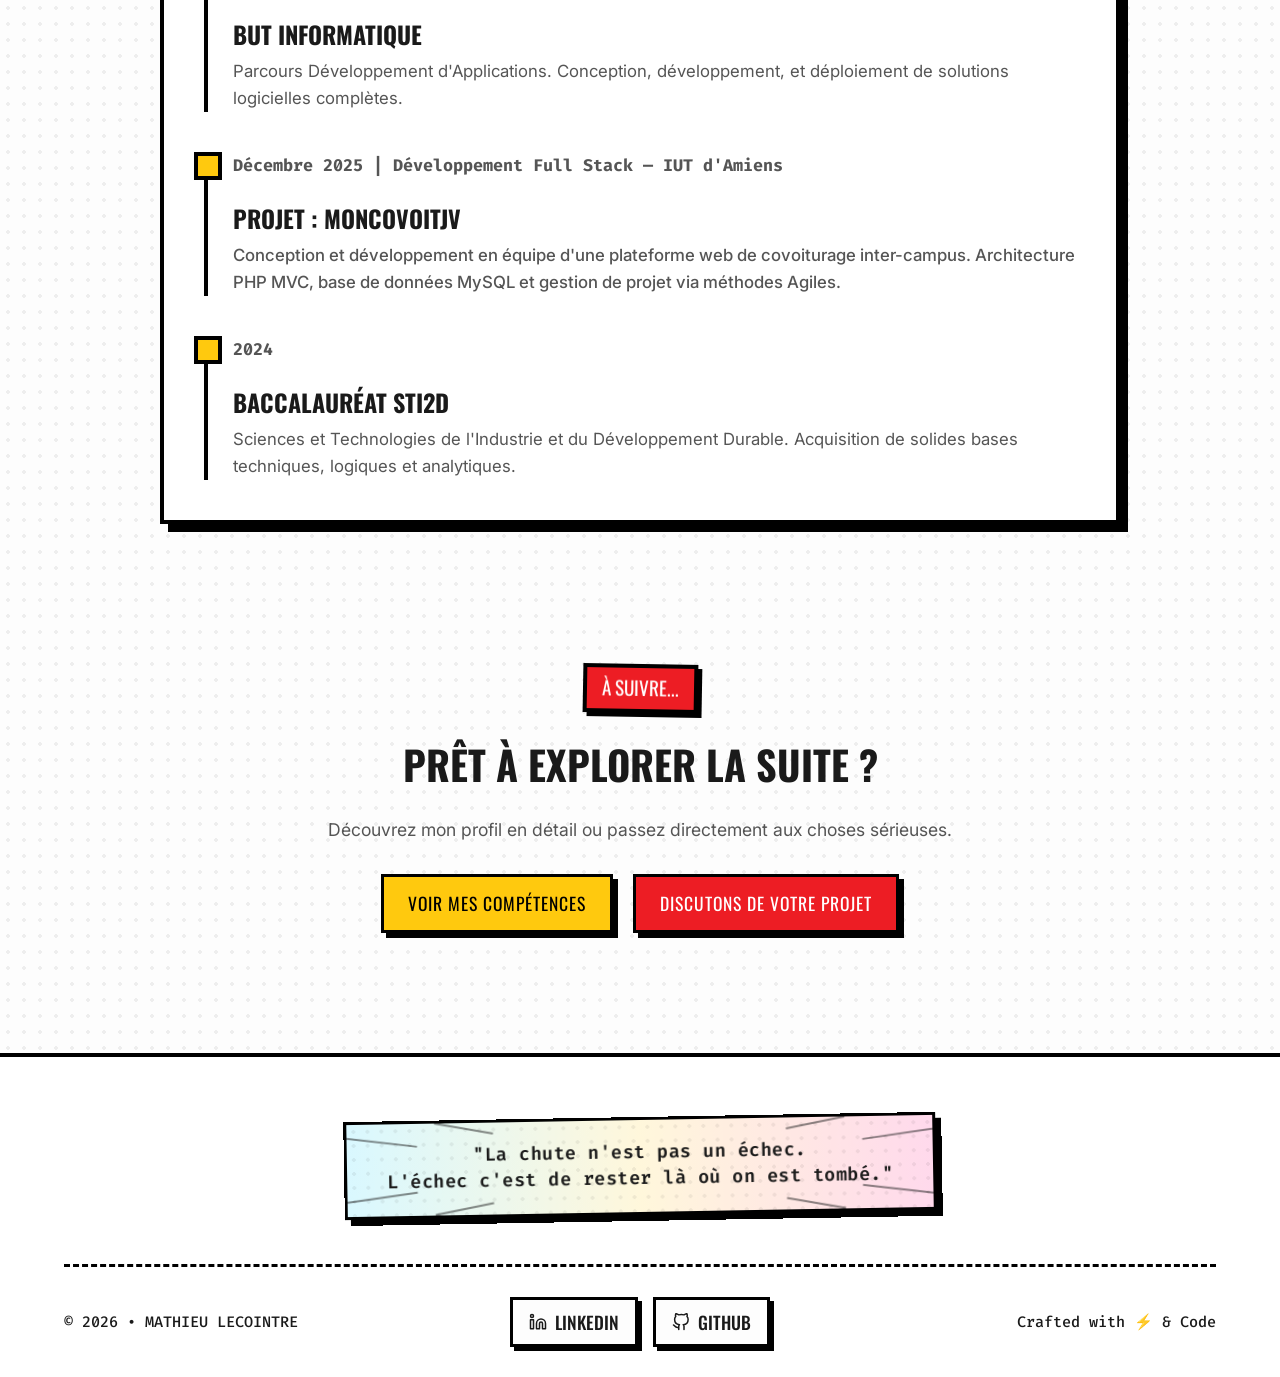
==== commit 69baea6a: "Ajout de contenu" ====
--- a/index.html
+++ b/index.html
@@ -6,7 +6,6 @@
     <title>Mathieu Lecointre | Accueil</title>
     <link rel="stylesheet" href="style.css">
     <script>
-        /* Anti-flash blanc pour le mode sombre */
         if (localStorage.getItem('theme') === 'dark') {
             document.documentElement.setAttribute('data-theme', 'dark');
         }
@@ -25,31 +24,74 @@
     </nav>
 
     <main>
-        <section class="section-container" style="display: flex; align-items: center; gap: 40px; min-height: 60vh;">
-            <div style="flex: 1;">
-                <h1 class="hero-title">Mathieu Lecointre</h1>
-                <h2 style="font-size: 1.5rem; color: var(--text-muted); margin: 15px 0 25px 0; font-weight: 400;">Développeur Front-End & Créatif</h2>
-                <p style="margin-bottom: 30px; font-size: 1.1rem;">
+        <section class="section-container" style="display: flex; flex-wrap: wrap; align-items: center; justify-content: space-between; gap: 40px; min-height: 60vh;">
+            
+            <div style="flex: 1; min-width: 300px;">
+                <h1 class="hero-title">Mathieu <br>Lecointre</h1>
+                <h2 style="font-size: 1.5rem; color: var(--text-muted); margin: 15px 0 20px 0; font-weight: 500;">
+                    Développeur Front-End & Créatif
+                </h2>
+                
+                <p style="margin-bottom: 30px; font-size: 1.1rem; max-width: 500px;">
                     Étudiant en BUT Informatique. Je conçois des interfaces web alliant la rigueur du code à un design percutant et accessible. 
                 </p>
-                <div style="display: flex; gap: 15px;">
+
+                <div style="display: flex; gap: 15px; flex-wrap: wrap;">
                     <a href="Pages/realisations.html" class="btn">Voir mes projets</a>
                     <a href="CV_Mathieu_Lecointre.pdf" target="_blank" class="btn" style="background: var(--card-bg); color: var(--text-color);">Mon CV</a>
                 </div>
             </div>
-            <div>
-                <img src="images/photo-profil.jpg" alt="Mathieu" style="width: 250px; height: 250px; border-radius: 50%; border: 4px solid var(--border-color); box-shadow: 8px 8px 0px var(--accent-color); object-fit: cover;">
-            </div>
-        </section>
-
-<section class="section-container" style="padding-top: 0;">
+            
+            <div style="display: flex; flex-direction: column; align-items: center; gap: 25px; margin: 0 auto;">
+                
+                <div class="photo-wrapper">
+                    <div class="speech-bubble">
+                        Hello !
+                        <div style="position: absolute; bottom: -12px; right: 20px; width: 0; height: 0; border-left: 10px solid transparent; border-right: 10px solid transparent; border-top: 15px solid var(--border-color); transform: rotate(-30deg);"></div>
+                        <div style="position: absolute; bottom: -6px; right: 23px; width: 0; height: 0; border-left: 6px solid transparent; border-right: 6px solid transparent; border-top: 10px solid var(--card-bg); transform: rotate(-30deg);"></div>
+                    </div>
+                    
+                    <img src="images/photo-profil.jpg" alt="Mathieu" class="profile-photo">
+                </div>
+
+                <div class="card" style="padding: 20px; width: 100%; max-width: 320px; text-align: left;">
+                    <h3 style="font-family: var(--font-title); font-size: 1.2rem; text-transform: uppercase; color: var(--accent-color); margin-bottom: 10px; border-bottom: 2px solid var(--border-color); padding-bottom: 5px; display: flex; align-items: center; gap: 8px;">
+                        <svg width="20" height="20" viewBox="0 0 24 24" fill="none" stroke="currentColor" stroke-width="2" stroke-linecap="round" stroke-linejoin="round">
+                            <circle cx="11" cy="11" r="8"></circle>
+                            <line x1="21" y1="21" x2="16.65" y2="16.65"></line>
+                        </svg>
+                        Recherche de Stage
+                    </h3>
+                    <p style="margin: 0 0 15px 0; font-size: 1.05rem; font-weight: 600; color: var(--text-color);">
+                        Développement Informatique
+                    </p>
+                    <div class="badges" style="margin-bottom: 0;">
+                        <span class="badge" style="background: var(--accent-yellow); color: black;">14 semaines</span>
+                        <span class="badge" style="background: var(--card-bg); color: var(--text-color);">Mars à Juin 2027</span>
+                    </div>
+                </div>
+
+            </div>
+        </section>
+
+        <section class="section-container" style="padding-top: 0;">
+            <h2 class="section-title">Qui suis-je ?</h2>
+            <div class="card" style="padding: 35px; background: var(--accent-yellow); color: black; border-color: var(--border-color); box-shadow: 8px 8px 0px var(--border-color); transform: rotate(1deg);">
+                <p style="font-size: 1.15rem; font-weight: 500; margin-bottom: 15px; color: black;">
+                    Au-delà des lignes de code, je suis un véritable passionné par la création au sens large. J'aime comprendre comment les choses sont construites, résoudre des problèmes complexes et y apporter une touche esthétique qui fait la différence.
+                </p>
+                <p style="font-size: 1.15rem; font-weight: 500; margin-bottom: 0; color: black;">
+                    Doté d'un esprit d'équipe prononcé et d'une curiosité insatiable, je m'investis pleinement dans les projets qui me tiennent à cœur. Mon but ? Créer des interfaces non seulement fonctionnelles, mais qui marquent les esprits.
+                </p>
+            </div>
+        </section>
+
+        <section class="section-container" style="padding-top: 0;">
             <div class="grid" style="grid-template-columns: repeat(auto-fit, minmax(250px, 1fr));">
-                <div class="card" style="padding: 20px;">
-                    <h3 style="font-size: 1.2rem; margin-bottom: 15px; display: flex; align-items: center; gap: 8px;">
-                        <svg width="24" height="24" viewBox="0 0 24 24" fill="none" stroke="currentColor" stroke-width="2" stroke-linecap="round" stroke-linejoin="round">
-                            <polyline points="16 18 22 12 16 6"></polyline>
-                            <polyline points="8 6 2 12 8 18"></polyline>
-                        </svg>
+                
+                <div class="card" style="padding: 25px;">
+                    <h3 style="font-size: 1.2rem; margin-bottom: 20px; display: flex; align-items: center; gap: 8px;">
+                        <svg width="24" height="24" viewBox="0 0 24 24" fill="none" stroke="currentColor" stroke-width="2" stroke-linecap="round" stroke-linejoin="round"><polyline points="16 18 22 12 16 6"></polyline><polyline points="8 6 2 12 8 18"></polyline></svg>
                         STACK TECHNIQUE
                     </h3>
                     <div class="badges">
@@ -59,15 +101,10 @@
                         <span class="badge">Firebase</span>
                     </div>
                 </div>
-                <div class="card" style="padding: 20px;">
-                    <h3 style="font-size: 1.2rem; margin-bottom: 15px; display: flex; align-items: center; gap: 8px;">
-                        <svg width="24" height="24" viewBox="0 0 24 24" fill="none" stroke="currentColor" stroke-width="2" stroke-linecap="round" stroke-linejoin="round">
-                            <circle cx="13.5" cy="6.5" r=".5" fill="currentColor"></circle>
-                            <circle cx="17.5" cy="10.5" r=".5" fill="currentColor"></circle>
-                            <circle cx="8.5" cy="7.5" r=".5" fill="currentColor"></circle>
-                            <circle cx="6.5" cy="12.5" r=".5" fill="currentColor"></circle>
-                            <path d="M12 2C6.5 2 2 6.5 2 12s4.5 10 10 10c.926 0 1.648-.746 1.648-1.688 0-.437-.18-.835-.437-1.125-.29-.289-.438-.652-.438-1.125a1.64 1.64 0 0 1 1.668-1.668h1.996c3.051 0 5.555-2.503 5.555-5.554C21.965 6.012 17.461 2 12 2z"></path>
-                        </svg>
+
+                <div class="card" style="padding: 25px;">
+                    <h3 style="font-size: 1.2rem; margin-bottom: 20px; display: flex; align-items: center; gap: 8px;">
+                        <svg width="24" height="24" viewBox="0 0 24 24" fill="none" stroke="currentColor" stroke-width="2" stroke-linecap="round" stroke-linejoin="round"><circle cx="13.5" cy="6.5" r=".5" fill="currentColor"></circle><circle cx="17.5" cy="10.5" r=".5" fill="currentColor"></circle><circle cx="8.5" cy="7.5" r=".5" fill="currentColor"></circle><circle cx="6.5" cy="12.5" r=".5" fill="currentColor"></circle><path d="M12 2C6.5 2 2 6.5 2 12s4.5 10 10 10c.926 0 1.648-.746 1.648-1.688 0-.437-.18-.835-.437-1.125-.29-.289-.438-.652-.438-1.125a1.64 1.64 0 0 1 1.668-1.668h1.996c3.051 0 5.555-2.503 5.555-5.554C21.965 6.012 17.461 2 12 2z"></path></svg>
                         OUTILS & DESIGN
                     </h3>
                     <div class="badges">
@@ -76,27 +113,40 @@
                         <span class="badge" style="background: var(--text-color); color: var(--bg-color);">GitHub</span>
                     </div>
                 </div>
+
             </div>
         </section>
 
         <section class="section-container">
             <h2 class="section-title">Mon Parcours</h2>
             <div class="card" style="padding: 40px;">
+                
                 <div class="timeline-item">
                     <p class="timeline-date">En cours | IUT d'Amiens</p>
-                    <h3 style="margin: 5px 0; font-family: var(--font-title);">BUT Informatique</h3>
+                    <h3 style="margin: 5px 0; font-family: var(--font-title); font-size: 1.5rem; text-transform: uppercase;">BUT Informatique</h3>
                     <p style="margin: 0;">Parcours Développement d'Applications. Conception, développement, et déploiement de solutions logicielles complètes.</p>
+                </div>
+
+                <div class="timeline-item">
+                    <p class="timeline-date" style="color: var(--text-muted);">Décembre 2025 | Développement Full Stack — IUT d'Amiens</p>
+                    <h3 style="margin: 5px 0; font-family: var(--font-title); font-size: 1.5rem; text-transform: uppercase;">Projet : MonCovoitJV</h3>
+                    <p style="margin: 0; font-weight: 500;">Conception et développement en équipe d'une plateforme web de covoiturage inter-campus. Architecture PHP MVC, base de données MySQL et gestion de projet via méthodes Agiles.</p>
                 </div>
                 
                 <div class="timeline-item" style="margin-bottom: 0;">
                     <p class="timeline-date">2024</p>
-                    <h3 style="margin: 5px 0; font-family: var(--font-title);">Baccalauréat STI2D</h3>
+                    <h3 style="margin: 5px 0; font-family: var(--font-title); font-size: 1.5rem; text-transform: uppercase;">Baccalauréat STI2D</h3>
                     <p style="margin: 0;">Sciences et Technologies de l'Industrie et du Développement Durable. Acquisition de solides bases techniques, logiques et analytiques.</p>
                 </div>
-            </div>
-        </section>
-
-        <section class="section-container" style="text-align: center; border-top: 4px dashed var(--border-color); margin-top: 20px; padding-top: 60px;">
+
+            </div>
+        </section>
+
+        <section class="section-container" style="text-align: center; margin-top: 20px; padding-top: 60px;">
+            <div style="background-color: var(--accent-color); color: white; padding: 5px 15px; display: inline-block; font-family: var(--font-title); font-size: 1.2rem; text-transform: uppercase; border: 4px solid var(--border-color); box-shadow: 4px 4px 0px var(--border-color); margin-bottom: 20px; transform: rotate(1deg);">
+                À suivre...
+            </div>
+            
             <h2 style="font-family: var(--font-title); font-size: 2.5rem; text-transform: uppercase; margin-bottom: 20px;">Prêt à explorer la suite ?</h2>
             <p style="margin-bottom: 30px; font-size: 1.1rem; color: var(--text-muted);">Découvrez mon profil en détail ou passez directement aux choses sérieuses.</p>
             
@@ -107,8 +157,42 @@
         </section>
     </main>
 
-    <footer class="footer">
-        <p>© 2026 Mathieu Lecointre. Tous droits réservés.</p>
+<footer class="footer">
+        <div class="footer-comic-panel">
+            <svg class="panel-lines" preserveAspectRatio="none" viewBox="0 0 100 100">
+                <line x1="0" y1="15" x2="12" y2="25" stroke="currentColor" stroke-width="2" vector-effect="non-scaling-stroke" />
+                <line x1="15" y1="0" x2="25" y2="12" stroke="currentColor" stroke-width="2" vector-effect="non-scaling-stroke" />
+                <line x1="100" y1="15" x2="88" y2="25" stroke="currentColor" stroke-width="2" vector-effect="non-scaling-stroke" />
+                <line x1="85" y1="0" x2="75" y2="12" stroke="currentColor" stroke-width="2" vector-effect="non-scaling-stroke" />
+                <line x1="0" y1="85" x2="12" y2="75" stroke="currentColor" stroke-width="2" vector-effect="non-scaling-stroke" />
+                <line x1="15" y1="100" x2="25" y2="88" stroke="currentColor" stroke-width="2" vector-effect="non-scaling-stroke" />
+                <line x1="100" y1="85" x2="88" y2="75" stroke="currentColor" stroke-width="2" vector-effect="non-scaling-stroke" />
+                <line x1="85" y1="100" x2="75" y2="88" stroke="currentColor" stroke-width="2" vector-effect="non-scaling-stroke" />
+            </svg>
+            
+            <p class="panel-text">"La chute n'est pas un échec.<br>L'échec c'est de rester là où on est tombé."</p>
+        </div>
+
+        <div class="footer-bottom">
+            <div class="footer-copy">
+                © 2026 • MATHIEU LECOINTRE
+            </div>
+            
+            <div class="footer-socials">
+                <a href="https://www.linkedin.com/in/mathieu-lecointre" target="_blank" class="social-btn">
+                    <svg width="18" height="18" viewBox="0 0 24 24" fill="none" stroke="currentColor" stroke-width="2" stroke-linecap="round" stroke-linejoin="round"><path d="M16 8a6 6 0 0 1 6 6v7h-4v-7a2 2 0 0 0-2-2 2 2 0 0 0-2 2v7h-4v-7a6 6 0 0 1 6-6z"></path><rect x="2" y="9" width="4" height="12"></rect><circle cx="4" cy="4" r="2"></circle></svg>
+                    LINKEDIN
+                </a>
+                <a href="https://github.com/MathieuLecointre" target="_blank" class="social-btn">
+                    <svg width="18" height="18" viewBox="0 0 24 24" fill="none" stroke="currentColor" stroke-width="2" stroke-linecap="round" stroke-linejoin="round"><path d="M9 19c-5 1.5-5-2.5-7-3m14 6v-3.87a3.37 3.37 0 0 0-.94-2.61c3.14-.35 6.44-1.54 6.44-7A5.44 5.44 0 0 0 20 4.77 5.07 5.07 0 0 0 19.91 1S18.73.65 16 2.48a13.38 13.38 0 0 0-7 0C6.27.65 5.09 1 5.09 1A5.07 5.07 0 0 0 5 4.77a5.44 5.44 0 0 0-1.5 3.78c0 5.42 3.3 6.61 6.44 7A3.37 3.37 0 0 0 9 18.13V22"></path></svg>
+                    GITHUB
+                </a>
+            </div>
+
+            <div class="footer-credit">
+                Crafted with ⚡ & Code
+            </div>
+        </div>
     </footer>
 
     <script src="script.js"></script>
--- a/style.css
+++ b/style.css
@@ -13,6 +13,12 @@
     --accent-color: #ED1D24; /* Rouge Marvel */
     --accent-hover: #b9151c;
     --accent-yellow: #FFC90E; /* Jaune Comics */
+    
+    /* NOUVELLES COULEURS COMICS POUR LE PEPS */
+    --accent-cyan: #00CFFF;
+    --accent-magenta: #FF007F;
+    --accent-green: #00E676;
+    
     --dot-color: rgba(0, 0, 0, 0.06); /* Points clairs */
     
     --font-main: 'Inter', sans-serif;
@@ -30,6 +36,12 @@
     --accent-color: #ff474d; 
     --accent-hover: #ED1D24;
     --accent-yellow: #FFC90E;
+    
+    /* NOUVELLES COULEURS COMICS (Dark Mode) */
+    --accent-cyan: #00E5FF;
+    --accent-magenta: #FF4081;
+    --accent-green: #69F0AE;
+
     --dot-color: rgba(255, 255, 255, 0.05); /* Points sombres */
 }
 
@@ -155,6 +167,61 @@
 
 [data-theme="dark"] .section-title::after {
     background-color: var(--accent-color);
+}
+
+/* =========================================
+   NOUVEAU : INTERACTION PHOTO & BULLE DE BD
+   ========================================= */
+.photo-wrapper {
+    position: relative;
+    margin: 0 auto;
+    padding-top: 20px;
+    cursor: pointer;
+    display: inline-block; /* Pour que le survol soit précis */
+}
+
+.speech-bubble {
+    position: absolute;
+    top: -10px;
+    left: -30px;
+    background: var(--card-bg);
+    border: 4px solid var(--border-color);
+    border-radius: 50%;
+    padding: 15px 25px;
+    font-family: var(--font-title);
+    font-size: 1.2rem;
+    font-weight: bold;
+    box-shadow: 4px 4px 0px var(--accent-yellow);
+    z-index: 10;
+    
+    /* CACHÉ PAR DÉFAUT + ANIMATION FLUIDE */
+    opacity: 0;
+    visibility: hidden;
+    transform: rotate(-5deg) scale(0.8);
+    transition: all 0.3s cubic-bezier(0.175, 0.885, 0.32, 1.275);
+}
+
+/* APPARAÎT AU SURVOL DE LA PHOTO */
+.photo-wrapper:hover .speech-bubble {
+    opacity: 1;
+    visibility: visible;
+    transform: rotate(-5deg) scale(1); /* Effet de Pop */
+}
+
+.profile-photo {
+    width: 250px;
+    height: 250px;
+    border-radius: 50%;
+    border: 4px solid var(--border-color);
+    box-shadow: 8px 8px 0px var(--accent-color);
+    object-fit: cover;
+    transition: transform 0.2s ease, box-shadow 0.2s ease;
+}
+
+/* Optionnel : La photo bouge légèrement au survol aussi */
+.photo-wrapper:hover .profile-photo {
+    transform: translate(-2px, -2px);
+    box-shadow: 10px 10px 0px var(--accent-color);
 }
 
 /* =========================================
@@ -251,17 +318,119 @@
 .skill-fill { height: 100%; background: var(--accent-color); border-right: 3px solid var(--border-color); }
 
 /* =========================================
-   FOOTER
+   FOOTER (Comics Edition avec réseaux)
    ========================================= */
 .footer {
-    text-align: center;
-    padding: 30px;
     border-top: 4px solid var(--border-color);
     background-color: var(--card-bg);
-    margin-top: 40px;
+    margin-top: 60px;
+    padding: 60px 5vw 30px 5vw;
+    display: flex;
+    flex-direction: column;
+    gap: 50px;
+}
+
+.footer-bottom {
+    display: flex;
+    justify-content: space-between;
+    align-items: center;
+    flex-wrap: wrap;
+    gap: 20px;
     font-family: var(--font-nav);
-    font-size: 0.9rem;
-}
+    font-size: 0.95rem;
+    font-weight: 500;
+    border-top: 3px dashed var(--border-color);
+    padding-top: 30px;
+}
+
+.footer-copy, .footer-credit {
+    flex: 1; /* Permet d'équilibrer l'espace à gauche et à droite */
+}
+
+.footer-credit {
+    text-align: right;
+}
+
+.footer-socials {
+    display: flex;
+    gap: 15px;
+    flex: 1;
+    justify-content: center;
+}
+
+.social-btn {
+    display: flex;
+    align-items: center;
+    gap: 8px;
+    color: var(--text-color);
+    text-decoration: none;
+    font-family: var(--font-title);
+    font-size: 1.1rem;
+    padding: 8px 16px;
+    border: 3px solid var(--border-color);
+    background: var(--bg-color);
+    box-shadow: 4px 4px 0px var(--border-color);
+    transition: transform 0.2s ease, box-shadow 0.2s ease, border-color 0.2s ease;
+}
+
+.social-btn:hover {
+    transform: translate(-3px, -3px);
+    box-shadow: 6px 6px 0px var(--accent-cyan);
+    border-color: var(--accent-cyan);
+    color: var(--text-color);
+}
+
+/* =========================================
+   FOOTER QUOTE : COMIC PANEL
+   ========================================= */
+.footer-comic-panel {
+    position: relative;
+    max-width: 750px; /* Plus large */
+    margin: 0 auto;
+    padding: 20px 40px; /* Beaucoup moins haut (20px) mais large sur les côtés (40px) */
+    border: 3px solid var(--border-color);
+    background-image: 
+        radial-gradient(var(--dot-color) 2px, transparent 2px),
+        linear-gradient(90deg, rgba(0, 207, 255, 0.15) 0%, rgba(255, 201, 14, 0.15) 50%, rgba(255, 0, 127, 0.15) 100%);
+    background-size: 14px 14px, 100% 100%;
+    box-shadow: 6px 6px 0px var(--border-color);
+    transform: rotate(-1deg);
+    overflow: hidden;
+}
+
+/* On adoucit le dégradé pour le mode sombre pour que ça ne flashe pas */
+[data-theme="dark"] .footer-comic-panel {
+    background-image: 
+        radial-gradient(var(--dot-color) 2px, transparent 2px),
+        linear-gradient(90deg, rgba(0, 207, 255, 0.08) 0%, rgba(255, 201, 14, 0.08) 50%, rgba(255, 0, 127, 0.08) 100%);
+}
+
+/* Style des traits d'action (SVG) */
+.panel-lines {
+    position: absolute;
+    top: 0;
+    left: 0;
+    width: 100%;
+    height: 100%;
+    pointer-events: none;
+    color: var(--text-color);
+    opacity: 0.5; /* Légèrement transparent pour ne pas gêner la lecture */
+}
+
+/* Le texte façon lettrage BD */
+.panel-text {
+    position: relative;
+    z-index: 1;
+    font-family: var(--font-nav); 
+    font-size: 1.15rem; /* Un poil plus petit */
+    font-weight: 600;
+    color: var(--text-color);
+    line-height: 1.4; /* Lignes plus resserrées */
+    margin: 0;
+    text-align: center;
+    letter-spacing: 0.5px;
+}
+
 /* =========================================
    PANNEAUX DE PROJETS (Réalisations)
    ========================================= */
@@ -356,4 +525,201 @@
     .project-info {
         width: 55%;
     }
+}
+
+/* =========================================
+   ANIMATIONS COMICS (Style "Spider-Verse")
+   ========================================= */
+
+/* 1. L'EFFET "BAM !" (Pour les titres) */
+@keyframes bamTitle {
+    0% { 
+        opacity: 0; 
+        transform: scale(0.5) rotate(-4deg); 
+    }
+    60% { 
+        opacity: 1; 
+        transform: scale(1.05) rotate(1deg); 
+    }
+    100% { 
+        opacity: 1; 
+        transform: scale(1) rotate(0deg); 
+    }
+}
+
+.hero-title, .section-title {
+    animation: bamTitle 0.5s cubic-bezier(0.25, 1, 0.5, 1) forwards;
+    opacity: 0;
+    transform-origin: left center;
+}
+
+/* 2. L'EFFET "PANEL DROP" (Pour les cases et cartes) */
+@keyframes panelDrop {
+    0% {
+        opacity: 0;
+        /* La carte arrive d'en bas, légèrement déformée/inclinée */
+        transform: translateY(50px) skewY(3deg); 
+    }
+    100% {
+        opacity: 1;
+        transform: translateY(0) skewY(0deg); /* Elle claque en place */
+    }
+}
+
+.card, .project-panel, .skill-card, .comp-category {
+    animation: panelDrop 0.4s ease-out forwards;
+    opacity: 0;
+}
+
+/* Gardons le délai en cascade pour ne pas tout charger en même temps */
+.grid > *:nth-child(1), .project-panel:nth-child(1), .comp-category:nth-child(1), .skill-card:nth-child(1) { animation-delay: 0.1s; }
+.grid > *:nth-child(2), .project-panel:nth-child(2), .comp-category:nth-child(2), .skill-card:nth-child(2) { animation-delay: 0.2s; }
+.grid > *:nth-child(3), .comp-category:nth-child(3), .skill-card:nth-child(3) { animation-delay: 0.3s; }
+
+
+/* =========================================
+   HOVERS "DÉFALQUÉS" (Survols extrêmes)
+   ========================================= */
+
+/* Boutons : Effet double ombre (Noir + Jaune Pop) */
+.btn {
+    transition: transform 0.15s ease-out, box-shadow 0.15s ease-out !important;
+}
+
+.btn:hover {
+    transform: translate(-4px, -4px) !important;
+    /* On superpose deux ombres dures pour l'effet BD */
+    box-shadow: 4px 4px 0px var(--border-color), 8px 8px 0px var(--accent-yellow) !important;
+}
+
+/* Cartes et Projets : L'ombre devient rouge sang avec un mouvement plus sec */
+.card, .project-panel, .skill-card {
+    transition: transform 0.15s ease-out, box-shadow 0.15s ease-out, border-color 0.15s ease-out !important;
+}
+
+.card:hover, .project-panel:hover, .skill-card:hover {
+    transform: translate(-5px, -5px) !important;
+    box-shadow: 12px 12px 0px var(--accent-color) !important;
+}
+
+/* Les petits badges (Cubes) font un rebond sec */
+.badge-cube:not(.badge-cube-dashed) {
+    transition: transform 0.1s cubic-bezier(0.175, 0.885, 0.32, 1.275), box-shadow 0.1s ease !important;
+}
+
+.badge-cube:not(.badge-cube-dashed):hover {
+    transform: translate(-3px, -3px) rotate(-2deg) !important;
+    box-shadow: 4px 4px 0px var(--accent-color) !important;
+}
+
+/* =========================================
+   📱 RESPONSIVE (Mobiles & Tablettes) - COMPACT EDITION
+   ========================================= */
+
+/* 1. ANTI-DÉBORDEMENT GLOBAL */
+html, body {
+    overflow-x: hidden;
+    width: 100%;
+}
+
+/* 2. TABLETTES ET GRANDS MOBILES (Moins de 768px) */
+@media (max-width: 768px) {
+    /* Réduction globale de la typographie */
+    html { font-size: 15px; }
+
+    /* Trame Comics plus fine sur petit écran */
+    body { background-size: 12px 12px; }
+
+    /* Navigation compacte */
+    .navbar { padding: 15px; flex-direction: column; gap: 10px; border-bottom-width: 3px; }
+    .nav-links { flex-wrap: wrap; justify-content: center; gap: 12px; font-size: 0.9rem; }
+    #theme-toggle { top: 15px; right: 15px; width: 32px; height: 32px; font-size: 1rem; border-width: 2px; }
+
+    /* Espacements génériques et grille resserrés */
+    .section-container { padding: 40px 15px; }
+    .grid { gap: 20px; } 
+
+    /* Centrage de l'Accueil */
+    .hero-title { font-size: 2.8rem; text-align: center; }
+    .hero-title + h2, .hero-title ~ p { text-align: center; }
+    .hero-title ~ div { justify-content: center; }
+
+    /* Centrage de la Photo */
+    .photo-wrapper { display: flex; justify-content: center; width: 100%; margin-top: 15px; }
+
+    /* Éléments Comics proportionnels */
+    .card, .project-panel { 
+        padding: 20px; 
+        border-width: 3px; 
+        box-shadow: 6px 6px 0px var(--border-color); 
+    }
+    .card:hover, .project-panel:hover { 
+        transform: translate(-2px, -2px); 
+        box-shadow: 8px 8px 0px var(--accent-magenta); 
+        border-width: 3px;
+    }
+
+    /* Boutons et Badges affinés */
+    .btn { padding: 10px 20px; border-width: 2px; box-shadow: 4px 4px 0px var(--border-color); font-size: 1rem; }
+    .btn:hover { box-shadow: 2px 2px 0px var(--border-color); transform: translate(2px, 2px); }
+    
+    .badge { padding: 4px 10px; font-size: 0.8rem; border-width: 2px; box-shadow: 2px 2px 0px var(--border-color); }
+
+    .section-title { font-size: 2.2rem; margin-bottom: 30px; }
+
+    /* Responsive du Footer */
+    .footer-bottom {
+        flex-direction: column;
+        text-align: center;
+        gap: 30px;
+    }
+    .footer-copy, .footer-credit, .footer-socials {
+        flex: unset;
+        text-align: center;
+        width: 100%;
+    }
+    
+    /* Le texte du panneau de citation sur mobile */
+    .footer-comic-panel .panel-text {
+        font-size: 1rem !important;
+    }
+}
+
+/* 3. PETITS MOBILES (Moins de 480px) */
+@media (max-width: 480px) {
+    /* Réduction encore plus forte pour les smartphones */
+    html { font-size: 14px; }
+
+    /* Le Titre principal prend moins de place */
+    .hero-title { 
+        font-size: 2.2rem; 
+        -webkit-text-stroke: 1.5px var(--border-color); 
+        text-shadow: 2px 2px 0px var(--accent-magenta), 4px 4px 0px var(--border-color); 
+    }
+    .section-title { font-size: 1.8rem; }
+
+    /* Photo et Bulle plus petites */
+    .profile-photo { width: 160px; height: 160px; border-width: 3px; box-shadow: 6px 6px 0px var(--accent-color); }
+    .speech-bubble { 
+        padding: 8px 16px; font-size: 0.9rem; top: -15px; left: 10px; border-width: 3px; box-shadow: 3px 3px 0px var(--accent-yellow);
+    }
+
+    /* Projets plus denses */
+    .project-info { padding: 20px; }
+    .project-info h3 { font-size: 1.4rem; }
+    .project-context { font-size: 0.85rem; margin-bottom: 15px; }
+
+    /* Timeline affinée */
+    .timeline-item { padding-left: 15px; margin-bottom: 30px; border-left-width: 3px; }
+    .timeline-item::before { left: -10px; width: 16px; height: 16px; border-width: 3px; }
+
+    /* Cartes réduites */
+    .card h3 { font-size: 1.3rem; margin-bottom: 10px; }
+    .card p { font-size: 0.95rem; }
+
+    /* Ergonomie Tactile */
+    .btn { width: 100%; }
+
+    /* Footer réduit pour petit écran */
+    .footer { padding: 40px 15px 20px 15px; font-size: 0.85rem; }
 }
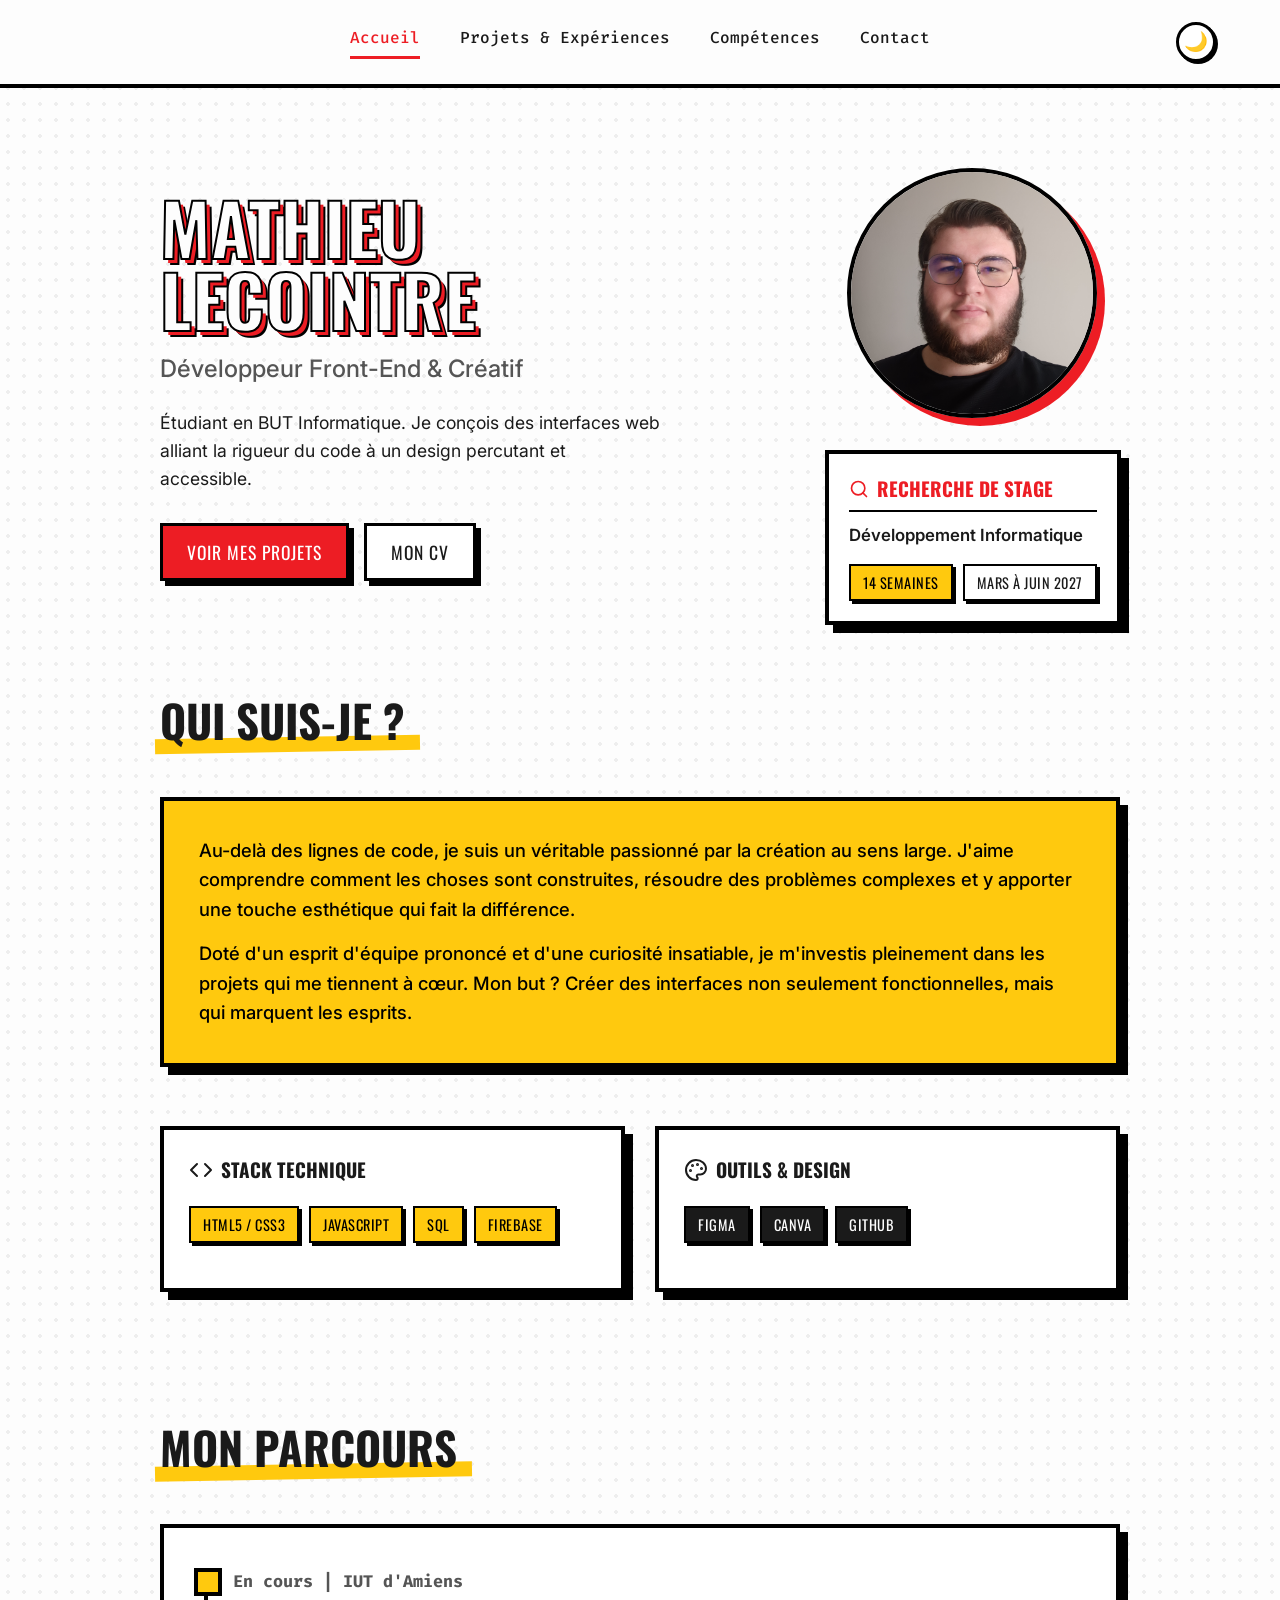
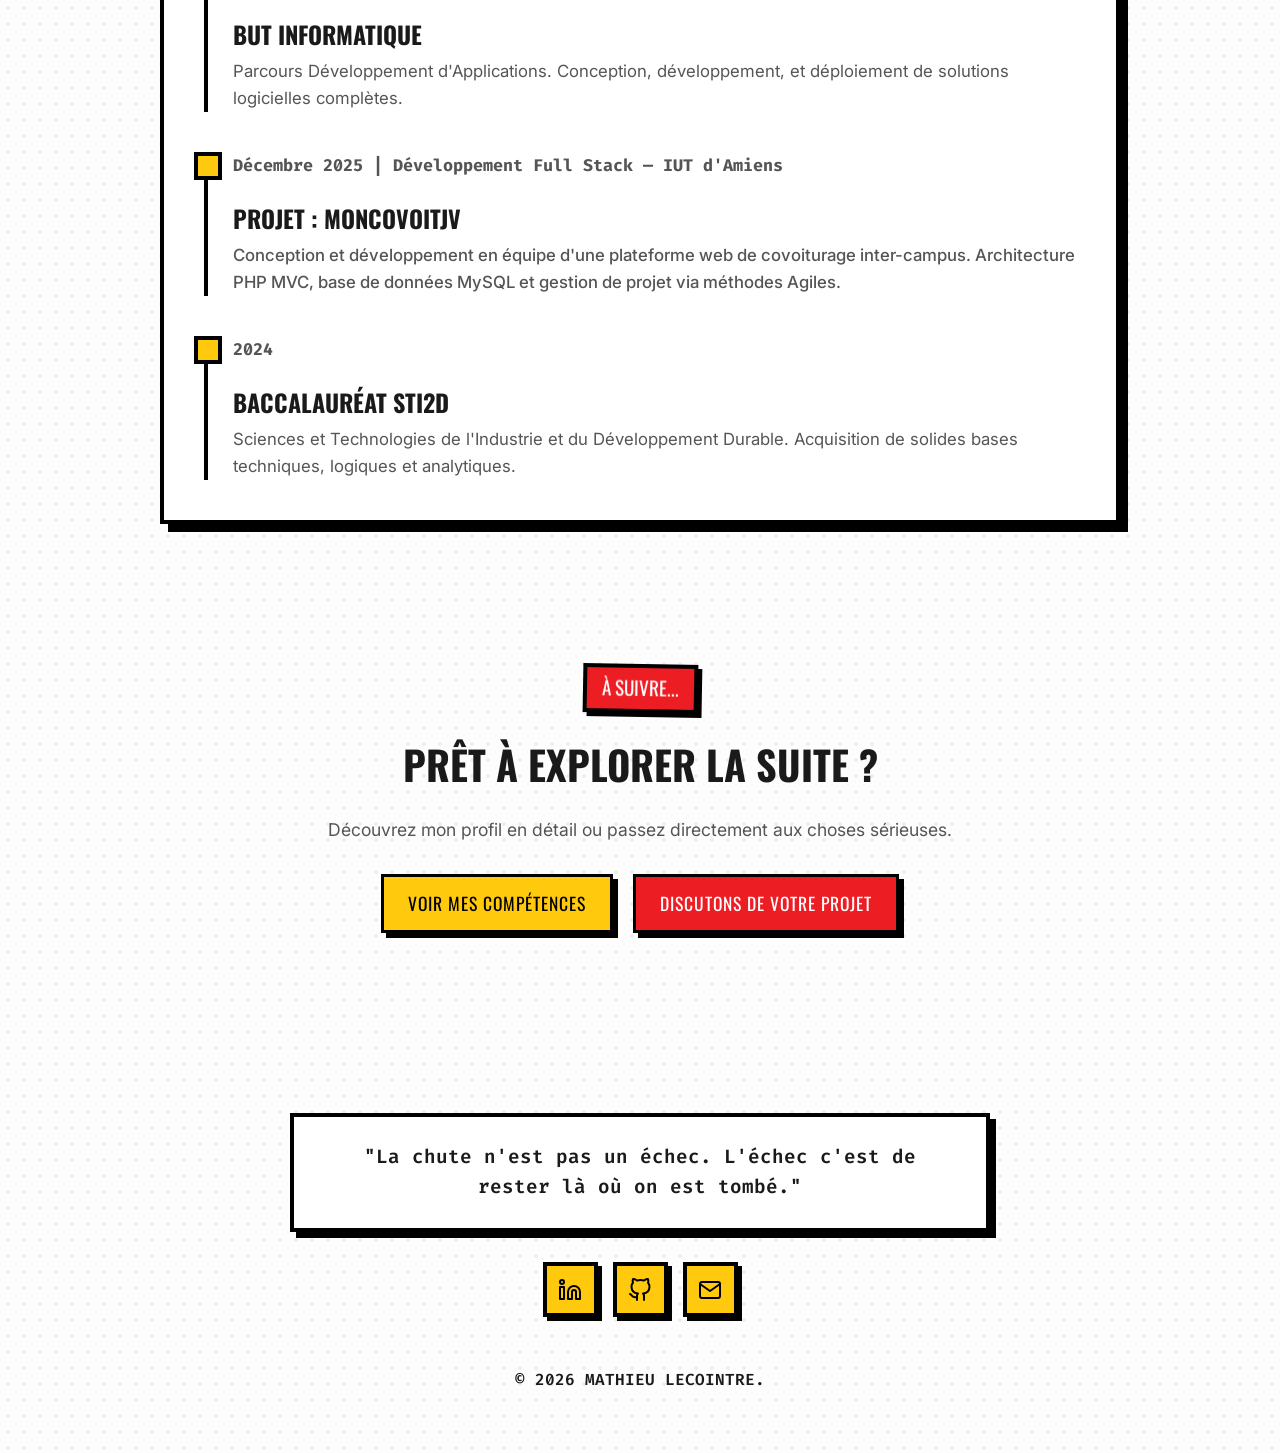
==== commit 73eabea7: "Nouveau footer" ====
--- a/index.html
+++ b/index.html
@@ -158,40 +158,24 @@
     </main>
 
 <footer class="footer">
-        <div class="footer-comic-panel">
-            <svg class="panel-lines" preserveAspectRatio="none" viewBox="0 0 100 100">
-                <line x1="0" y1="15" x2="12" y2="25" stroke="currentColor" stroke-width="2" vector-effect="non-scaling-stroke" />
-                <line x1="15" y1="0" x2="25" y2="12" stroke="currentColor" stroke-width="2" vector-effect="non-scaling-stroke" />
-                <line x1="100" y1="15" x2="88" y2="25" stroke="currentColor" stroke-width="2" vector-effect="non-scaling-stroke" />
-                <line x1="85" y1="0" x2="75" y2="12" stroke="currentColor" stroke-width="2" vector-effect="non-scaling-stroke" />
-                <line x1="0" y1="85" x2="12" y2="75" stroke="currentColor" stroke-width="2" vector-effect="non-scaling-stroke" />
-                <line x1="15" y1="100" x2="25" y2="88" stroke="currentColor" stroke-width="2" vector-effect="non-scaling-stroke" />
-                <line x1="100" y1="85" x2="88" y2="75" stroke="currentColor" stroke-width="2" vector-effect="non-scaling-stroke" />
-                <line x1="85" y1="100" x2="75" y2="88" stroke="currentColor" stroke-width="2" vector-effect="non-scaling-stroke" />
-            </svg>
-            
-            <p class="panel-text">"La chute n'est pas un échec.<br>L'échec c'est de rester là où on est tombé."</p>
+        <div class="footer-quote-box">
+            <p>"La chute n'est pas un échec. L'échec c'est de rester là où on est tombé."</p>
         </div>
 
-        <div class="footer-bottom">
-            <div class="footer-copy">
-                © 2026 • MATHIEU LECOINTRE
-            </div>
-            
-            <div class="footer-socials">
-                <a href="https://www.linkedin.com/in/mathieu-lecointre" target="_blank" class="social-btn">
-                    <svg width="18" height="18" viewBox="0 0 24 24" fill="none" stroke="currentColor" stroke-width="2" stroke-linecap="round" stroke-linejoin="round"><path d="M16 8a6 6 0 0 1 6 6v7h-4v-7a2 2 0 0 0-2-2 2 2 0 0 0-2 2v7h-4v-7a6 6 0 0 1 6-6z"></path><rect x="2" y="9" width="4" height="12"></rect><circle cx="4" cy="4" r="2"></circle></svg>
-                    LINKEDIN
-                </a>
-                <a href="https://github.com/MathieuLecointre" target="_blank" class="social-btn">
-                    <svg width="18" height="18" viewBox="0 0 24 24" fill="none" stroke="currentColor" stroke-width="2" stroke-linecap="round" stroke-linejoin="round"><path d="M9 19c-5 1.5-5-2.5-7-3m14 6v-3.87a3.37 3.37 0 0 0-.94-2.61c3.14-.35 6.44-1.54 6.44-7A5.44 5.44 0 0 0 20 4.77 5.07 5.07 0 0 0 19.91 1S18.73.65 16 2.48a13.38 13.38 0 0 0-7 0C6.27.65 5.09 1 5.09 1A5.07 5.07 0 0 0 5 4.77a5.44 5.44 0 0 0-1.5 3.78c0 5.42 3.3 6.61 6.44 7A3.37 3.37 0 0 0 9 18.13V22"></path></svg>
-                    GITHUB
-                </a>
-            </div>
+        <div class="footer-socials">
+            <a href="https://www.linkedin.com/in/mathieu-lecointre" target="_blank" class="social-square-btn" aria-label="LinkedIn">
+                <svg width="24" height="24" viewBox="0 0 24 24" fill="none" stroke="currentColor" stroke-width="2" stroke-linecap="round" stroke-linejoin="round"><path d="M16 8a6 6 0 0 1 6 6v7h-4v-7a2 2 0 0 0-2-2 2 2 0 0 0-2 2v7h-4v-7a6 6 0 0 1 6-6z"></path><rect x="2" y="9" width="4" height="12"></rect><circle cx="4" cy="4" r="2"></circle></svg>
+            </a>
+            <a href="https://github.com/MathieuLecointre" target="_blank" class="social-square-btn" aria-label="GitHub">
+                <svg width="24" height="24" viewBox="0 0 24 24" fill="none" stroke="currentColor" stroke-width="2" stroke-linecap="round" stroke-linejoin="round"><path d="M9 19c-5 1.5-5-2.5-7-3m14 6v-3.87a3.37 3.37 0 0 0-.94-2.61c3.14-.35 6.44-1.54 6.44-7A5.44 5.44 0 0 0 20 4.77 5.07 5.07 0 0 0 19.91 1S18.73.65 16 2.48a13.38 13.38 0 0 0-7 0C6.27.65 5.09 1 5.09 1A5.07 5.07 0 0 0 5 4.77a5.44 5.44 0 0 0-1.5 3.78c0 5.42 3.3 6.61 6.44 7A3.37 3.37 0 0 0 9 18.13V22"></path></svg>
+            </a>
+            <a href="mailto:ton.email@exemple.com" class="social-square-btn" aria-label="Email">
+                <svg width="24" height="24" viewBox="0 0 24 24" fill="none" stroke="currentColor" stroke-width="2" stroke-linecap="round" stroke-linejoin="round"><path d="M4 4h16c1.1 0 2 .9 2 2v12c0 1.1-.9 2-2 2H4c-1.1 0-2-.9-2-2V6c0-1.1.9-2 2-2z"></path><polyline points="22,6 12,13 2,6"></polyline></svg>
+            </a>
+        </div>
 
-            <div class="footer-credit">
-                Crafted with ⚡ & Code
-            </div>
+        <div class="footer-copy">
+            © 2026 MATHIEU LECOINTRE.
         </div>
     </footer>
 
--- a/style.css
+++ b/style.css
@@ -317,119 +317,6 @@
 .skill-bar { width: 100%; height: 16px; background: var(--bg-color); border: 3px solid var(--border-color); box-shadow: 3px 3px 0px rgba(0,0,0,0.1) inset; overflow: hidden; }
 .skill-fill { height: 100%; background: var(--accent-color); border-right: 3px solid var(--border-color); }
 
-/* =========================================
-   FOOTER (Comics Edition avec réseaux)
-   ========================================= */
-.footer {
-    border-top: 4px solid var(--border-color);
-    background-color: var(--card-bg);
-    margin-top: 60px;
-    padding: 60px 5vw 30px 5vw;
-    display: flex;
-    flex-direction: column;
-    gap: 50px;
-}
-
-.footer-bottom {
-    display: flex;
-    justify-content: space-between;
-    align-items: center;
-    flex-wrap: wrap;
-    gap: 20px;
-    font-family: var(--font-nav);
-    font-size: 0.95rem;
-    font-weight: 500;
-    border-top: 3px dashed var(--border-color);
-    padding-top: 30px;
-}
-
-.footer-copy, .footer-credit {
-    flex: 1; /* Permet d'équilibrer l'espace à gauche et à droite */
-}
-
-.footer-credit {
-    text-align: right;
-}
-
-.footer-socials {
-    display: flex;
-    gap: 15px;
-    flex: 1;
-    justify-content: center;
-}
-
-.social-btn {
-    display: flex;
-    align-items: center;
-    gap: 8px;
-    color: var(--text-color);
-    text-decoration: none;
-    font-family: var(--font-title);
-    font-size: 1.1rem;
-    padding: 8px 16px;
-    border: 3px solid var(--border-color);
-    background: var(--bg-color);
-    box-shadow: 4px 4px 0px var(--border-color);
-    transition: transform 0.2s ease, box-shadow 0.2s ease, border-color 0.2s ease;
-}
-
-.social-btn:hover {
-    transform: translate(-3px, -3px);
-    box-shadow: 6px 6px 0px var(--accent-cyan);
-    border-color: var(--accent-cyan);
-    color: var(--text-color);
-}
-
-/* =========================================
-   FOOTER QUOTE : COMIC PANEL
-   ========================================= */
-.footer-comic-panel {
-    position: relative;
-    max-width: 750px; /* Plus large */
-    margin: 0 auto;
-    padding: 20px 40px; /* Beaucoup moins haut (20px) mais large sur les côtés (40px) */
-    border: 3px solid var(--border-color);
-    background-image: 
-        radial-gradient(var(--dot-color) 2px, transparent 2px),
-        linear-gradient(90deg, rgba(0, 207, 255, 0.15) 0%, rgba(255, 201, 14, 0.15) 50%, rgba(255, 0, 127, 0.15) 100%);
-    background-size: 14px 14px, 100% 100%;
-    box-shadow: 6px 6px 0px var(--border-color);
-    transform: rotate(-1deg);
-    overflow: hidden;
-}
-
-/* On adoucit le dégradé pour le mode sombre pour que ça ne flashe pas */
-[data-theme="dark"] .footer-comic-panel {
-    background-image: 
-        radial-gradient(var(--dot-color) 2px, transparent 2px),
-        linear-gradient(90deg, rgba(0, 207, 255, 0.08) 0%, rgba(255, 201, 14, 0.08) 50%, rgba(255, 0, 127, 0.08) 100%);
-}
-
-/* Style des traits d'action (SVG) */
-.panel-lines {
-    position: absolute;
-    top: 0;
-    left: 0;
-    width: 100%;
-    height: 100%;
-    pointer-events: none;
-    color: var(--text-color);
-    opacity: 0.5; /* Légèrement transparent pour ne pas gêner la lecture */
-}
-
-/* Le texte façon lettrage BD */
-.panel-text {
-    position: relative;
-    z-index: 1;
-    font-family: var(--font-nav); 
-    font-size: 1.15rem; /* Un poil plus petit */
-    font-weight: 600;
-    color: var(--text-color);
-    line-height: 1.4; /* Lignes plus resserrées */
-    margin: 0;
-    text-align: center;
-    letter-spacing: 0.5px;
-}
 
 /* =========================================
    PANNEAUX DE PROJETS (Réalisations)
@@ -613,7 +500,77 @@
 }
 
 /* =========================================
-   📱 RESPONSIVE (Mobiles & Tablettes) - COMPACT EDITION
+   NOUVEAU FOOTER (Citation droite + Carrés jaunes)
+   ========================================= */
+.footer {
+    margin-top: 60px;
+    padding: 60px 5vw;
+    display: flex;
+    flex-direction: column;
+    align-items: center;
+    gap: 30px;
+    background-color: transparent; /* Laisse voir la trame de fond */
+}
+
+.footer-quote-box {
+    background-color: var(--card-bg);
+    border: 4px solid var(--border-color);
+    box-shadow: 6px 6px 0px var(--border-color);
+    padding: 25px 40px;
+    max-width: 700px;
+    text-align: center;
+}
+
+.footer-quote-box p {
+    font-family: var(--font-nav); /* Fira Code, effet machine à écrire */
+    font-size: 1.2rem;
+    font-weight: 600;
+    color: var(--text-color);
+    margin: 0;
+    line-height: 1.6;
+}
+
+.footer-socials {
+    display: flex;
+    gap: 15px;
+    justify-content: center;
+    flex-wrap: wrap;
+}
+
+.social-square-btn {
+    display: flex;
+    align-items: center;
+    justify-content: center;
+    width: 55px;
+    height: 55px;
+    background-color: var(--accent-yellow);
+    color: #000; /* Les icônes restent toujours noires pour le contraste Comics */
+    border: 4px solid var(--border-color);
+    box-shadow: 4px 4px 0px var(--border-color);
+    transition: transform 0.15s ease, box-shadow 0.15s ease, border-color 0.15s ease;
+}
+
+.social-square-btn:hover {
+    transform: translate(-3px, -3px);
+    box-shadow: 6px 6px 0px var(--accent-cyan);
+}
+
+.social-square-btn svg {
+    width: 24px;
+    height: 24px;
+}
+
+.footer-copy {
+    font-family: var(--font-nav);
+    font-size: 1rem;
+    font-weight: 600;
+    color: var(--text-color);
+    text-transform: uppercase;
+    margin-top: 20px;
+}
+
+/* =========================================
+   📱 RESPONSIVE (Mobiles & Tablettes)
    ========================================= */
 
 /* 1. ANTI-DÉBORDEMENT GLOBAL */
@@ -667,22 +624,12 @@
 
     .section-title { font-size: 2.2rem; margin-bottom: 30px; }
 
-    /* Responsive du Footer */
-    .footer-bottom {
-        flex-direction: column;
-        text-align: center;
-        gap: 30px;
-    }
-    .footer-copy, .footer-credit, .footer-socials {
-        flex: unset;
-        text-align: center;
-        width: 100%;
-    }
-    
-    /* Le texte du panneau de citation sur mobile */
-    .footer-comic-panel .panel-text {
-        font-size: 1rem !important;
-    }
+    /* Responsive du nouveau Footer */
+    .footer { padding: 40px 5vw; }
+    .footer-quote-box { padding: 20px; }
+    .footer-quote-box p { font-size: 1.05rem; }
+    .social-square-btn { width: 45px; height: 45px; border-width: 3px; }
+    .social-square-btn svg { width: 20px; height: 20px; }
 }
 
 /* 3. PETITS MOBILES (Moins de 480px) */
@@ -721,5 +668,6 @@
     .btn { width: 100%; }
 
     /* Footer réduit pour petit écran */
-    .footer { padding: 40px 15px 20px 15px; font-size: 0.85rem; }
+    .footer { padding: 20px 15px 40px 15px; gap: 20px; }
+    .footer-copy { font-size: 0.85rem; }
 }
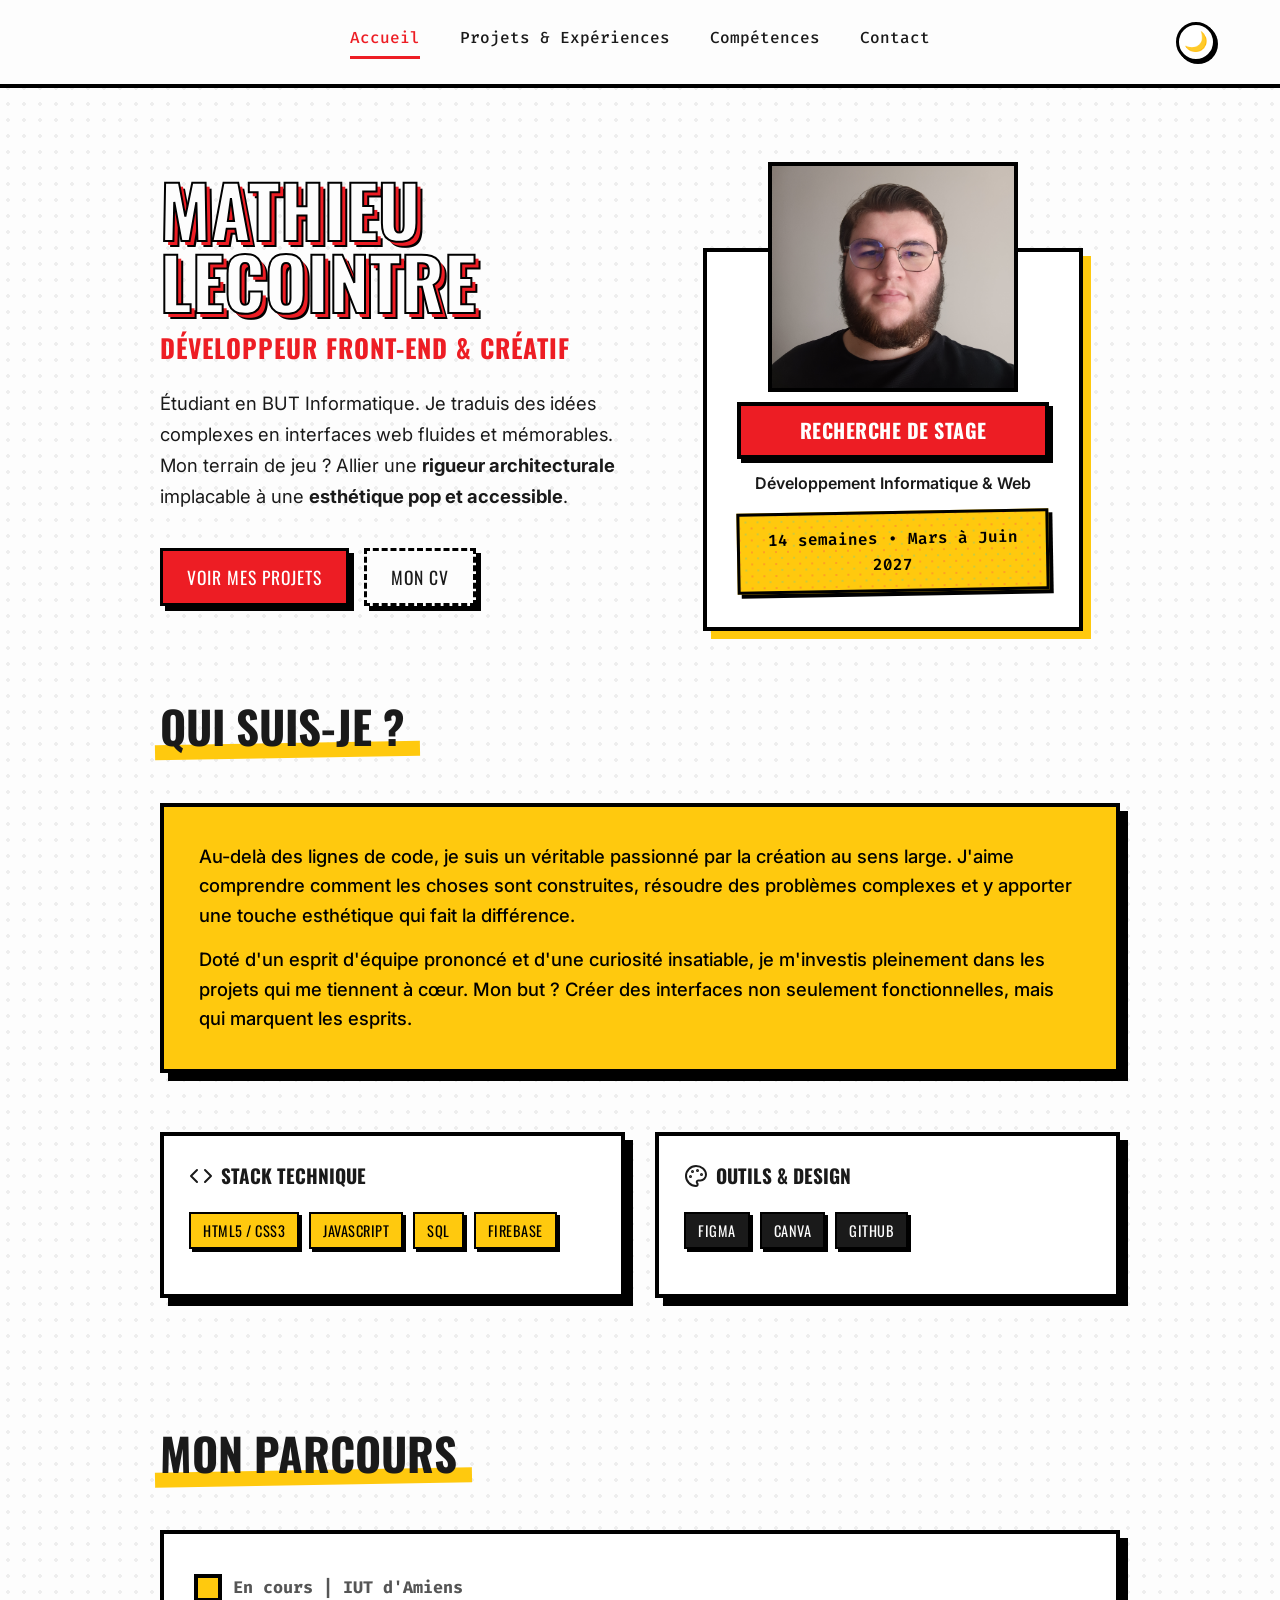
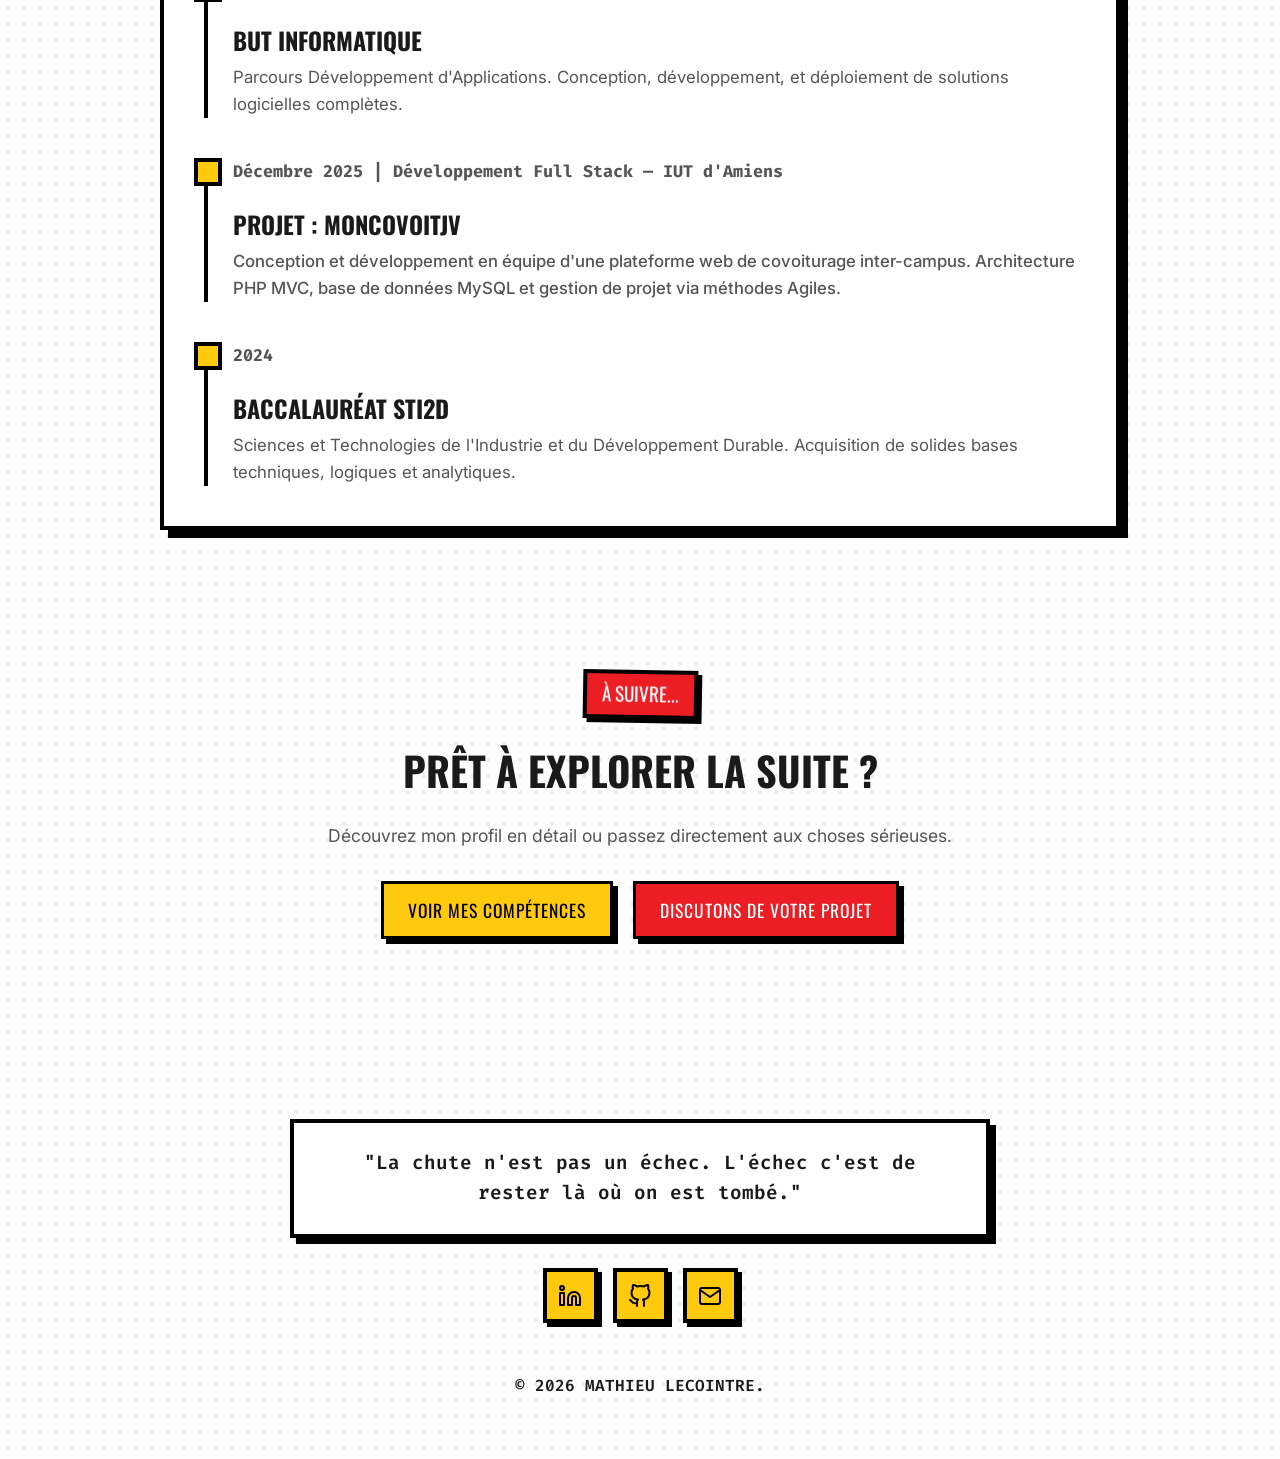
==== commit 2ab51cee: "Redesign de l'accueil" ====
--- a/index.html
+++ b/index.html
@@ -24,53 +24,60 @@
     </nav>
 
     <main>
-        <section class="section-container" style="display: flex; flex-wrap: wrap; align-items: center; justify-content: space-between; gap: 40px; min-height: 60vh;">
+        <section class="section-container" style="display: flex; flex-wrap: wrap; align-items: center; justify-content: space-between; gap: 50px; min-height: 60vh;">
             
-            <div style="flex: 1; min-width: 300px;">
+            <div style="flex: 1; min-width: 320px;">
                 <h1 class="hero-title">Mathieu <br>Lecointre</h1>
-                <h2 style="font-size: 1.5rem; color: var(--text-muted); margin: 15px 0 20px 0; font-weight: 500;">
+                
+                <h2 style="font-size: 1.6rem; color: var(--accent-color); font-family: var(--font-title); text-transform: uppercase; letter-spacing: 1px; margin: 10px 0 20px 0;">
                     Développeur Front-End & Créatif
                 </h2>
                 
-                <p style="margin-bottom: 30px; font-size: 1.1rem; max-width: 500px;">
-                    Étudiant en BUT Informatique. Je conçois des interfaces web alliant la rigueur du code à un design percutant et accessible. 
+                <p style="margin-bottom: 35px; font-size: 1.15rem; max-width: 520px; line-height: 1.7; color: var(--text-color);">
+                    Étudiant en BUT Informatique. Je traduis des idées complexes en interfaces web fluides et mémorables. Mon terrain de jeu ? Allier une <strong>rigueur architecturale</strong> implacable à une <strong>esthétique pop et accessible</strong>.
                 </p>
 
                 <div style="display: flex; gap: 15px; flex-wrap: wrap;">
                     <a href="Pages/realisations.html" class="btn">Voir mes projets</a>
-                    <a href="CV_Mathieu_Lecointre.pdf" target="_blank" class="btn" style="background: var(--card-bg); color: var(--text-color);">Mon CV</a>
+                    <a href="CV_Mathieu_Lecointre.pdf" target="_blank" class="btn" style="background: var(--bg-color); color: var(--text-color); border-style: dashed;">Mon CV</a>
                 </div>
             </div>
             
-            <div style="display: flex; flex-direction: column; align-items: center; gap: 25px; margin: 0 auto;">
+            <div style="flex: 1; display: flex; justify-content: center; min-width: 300px; padding-top: 100px;">
                 
-                <div class="photo-wrapper">
-                    <div class="speech-bubble">
-                        Hello !
-                        <div style="position: absolute; bottom: -12px; right: 20px; width: 0; height: 0; border-left: 10px solid transparent; border-right: 10px solid transparent; border-top: 15px solid var(--border-color); transform: rotate(-30deg);"></div>
-                        <div style="position: absolute; bottom: -6px; right: 23px; width: 0; height: 0; border-left: 6px solid transparent; border-right: 6px solid transparent; border-top: 10px solid var(--card-bg); transform: rotate(-30deg);"></div>
+                <div class="card" style="position: relative; width: 100%; max-width: 380px; padding: 150px 30px 35px 30px; text-align: center; border: 4px solid var(--border-color); box-shadow: 8px 8px 0px var(--accent-yellow);">
+                    
+                    <div class="photo-wrapper" style="position: absolute; top: -110px; left: 50%; margin-left: -125px; width: 250px; height: 250px; z-index: 5;">
+                        
+                        <div class="speech-bubble" style="top: -15px; right: -20px; left: auto; border-radius: 50px; padding: 8px 20px; font-size: 1.15rem; border: 3px solid var(--border-color); box-shadow: 3px 3px 0px var(--accent-yellow);">
+                            Hello!
+                            <div style="position: absolute; bottom: -12px; left: 15px; width: 0; height: 0; border-left: 8px solid transparent; border-right: 8px solid transparent; border-top: 14px solid var(--border-color); transform: rotate(15deg);"></div>
+                            <div style="position: absolute; bottom: -7px; left: 17px; width: 0; height: 0; border-left: 5px solid transparent; border-right: 5px solid transparent; border-top: 10px solid var(--card-bg); transform: rotate(15deg); z-index: 2;"></div>
+                        </div>
+                        
+                        <img src="images/photo-profil.jpg" alt="Mathieu" style="width: 100%; height: 100%; object-fit: cover; border: 4px solid var(--border-color); display: block; background-color: var(--bg-color);">
+                    </div>
+
+                    <div style="display: inline-block; border: 4px solid var(--border-color); padding: 8px 20px; margin-bottom: 12px; background-color: var(--accent-color); border-radius: 0px; box-shadow: 4px 4px 0px var(--border-color);">
+                        <span style="font-family: var(--font-title); font-size: 1.25rem; text-transform: uppercase; color: white; font-weight: bold; letter-spacing: 0.5px;">
+                            Recherche de Stage
+                        </span>
                     </div>
                     
-                    <img src="images/photo-profil.jpg" alt="Mathieu" class="profile-photo">
+                    <p style="margin: 0 0 15px 0; font-size: 1rem; font-weight: 600; color: var(--text-color);">
+                        Développement Informatique & Web
+                    </p>
+                    
+                    <div style="position: relative; background-color: var(--accent-yellow); color: #000; border: 3px solid var(--border-color); box-shadow: 4px 4px 0px var(--border-color); padding: 12px 10px; overflow: hidden; transform: rotate(-1deg);">
+                        
+                        <div style="position: absolute; top: 0; left: 0; width: 100%; height: 100%; background-image: radial-gradient(rgba(0, 207, 255, 0.4) 1.5px, transparent 1.5px), radial-gradient(rgba(255, 0, 127, 0.4) 1.5px, transparent 1.5px); background-size: 12px 12px; background-position: 0 0, 6px 6px; opacity: 0.5; pointer-events: none;"></div>
+                        
+                        <span style="position: relative; z-index: 1; font-family: var(--font-nav); font-size: 1rem; font-weight: 600;">
+                            14 semaines • Mars à Juin 2027
+                        </span>
+                    </div>
+
                 </div>
-
-                <div class="card" style="padding: 20px; width: 100%; max-width: 320px; text-align: left;">
-                    <h3 style="font-family: var(--font-title); font-size: 1.2rem; text-transform: uppercase; color: var(--accent-color); margin-bottom: 10px; border-bottom: 2px solid var(--border-color); padding-bottom: 5px; display: flex; align-items: center; gap: 8px;">
-                        <svg width="20" height="20" viewBox="0 0 24 24" fill="none" stroke="currentColor" stroke-width="2" stroke-linecap="round" stroke-linejoin="round">
-                            <circle cx="11" cy="11" r="8"></circle>
-                            <line x1="21" y1="21" x2="16.65" y2="16.65"></line>
-                        </svg>
-                        Recherche de Stage
-                    </h3>
-                    <p style="margin: 0 0 15px 0; font-size: 1.05rem; font-weight: 600; color: var(--text-color);">
-                        Développement Informatique
-                    </p>
-                    <div class="badges" style="margin-bottom: 0;">
-                        <span class="badge" style="background: var(--accent-yellow); color: black;">14 semaines</span>
-                        <span class="badge" style="background: var(--card-bg); color: var(--text-color);">Mars à Juin 2027</span>
-                    </div>
-                </div>
-
             </div>
         </section>
 
@@ -157,7 +164,7 @@
         </section>
     </main>
 
-<footer class="footer">
+    <footer class="footer">
         <div class="footer-quote-box">
             <p>"La chute n'est pas un échec. L'échec c'est de rester là où on est tombé."</p>
         </div>
